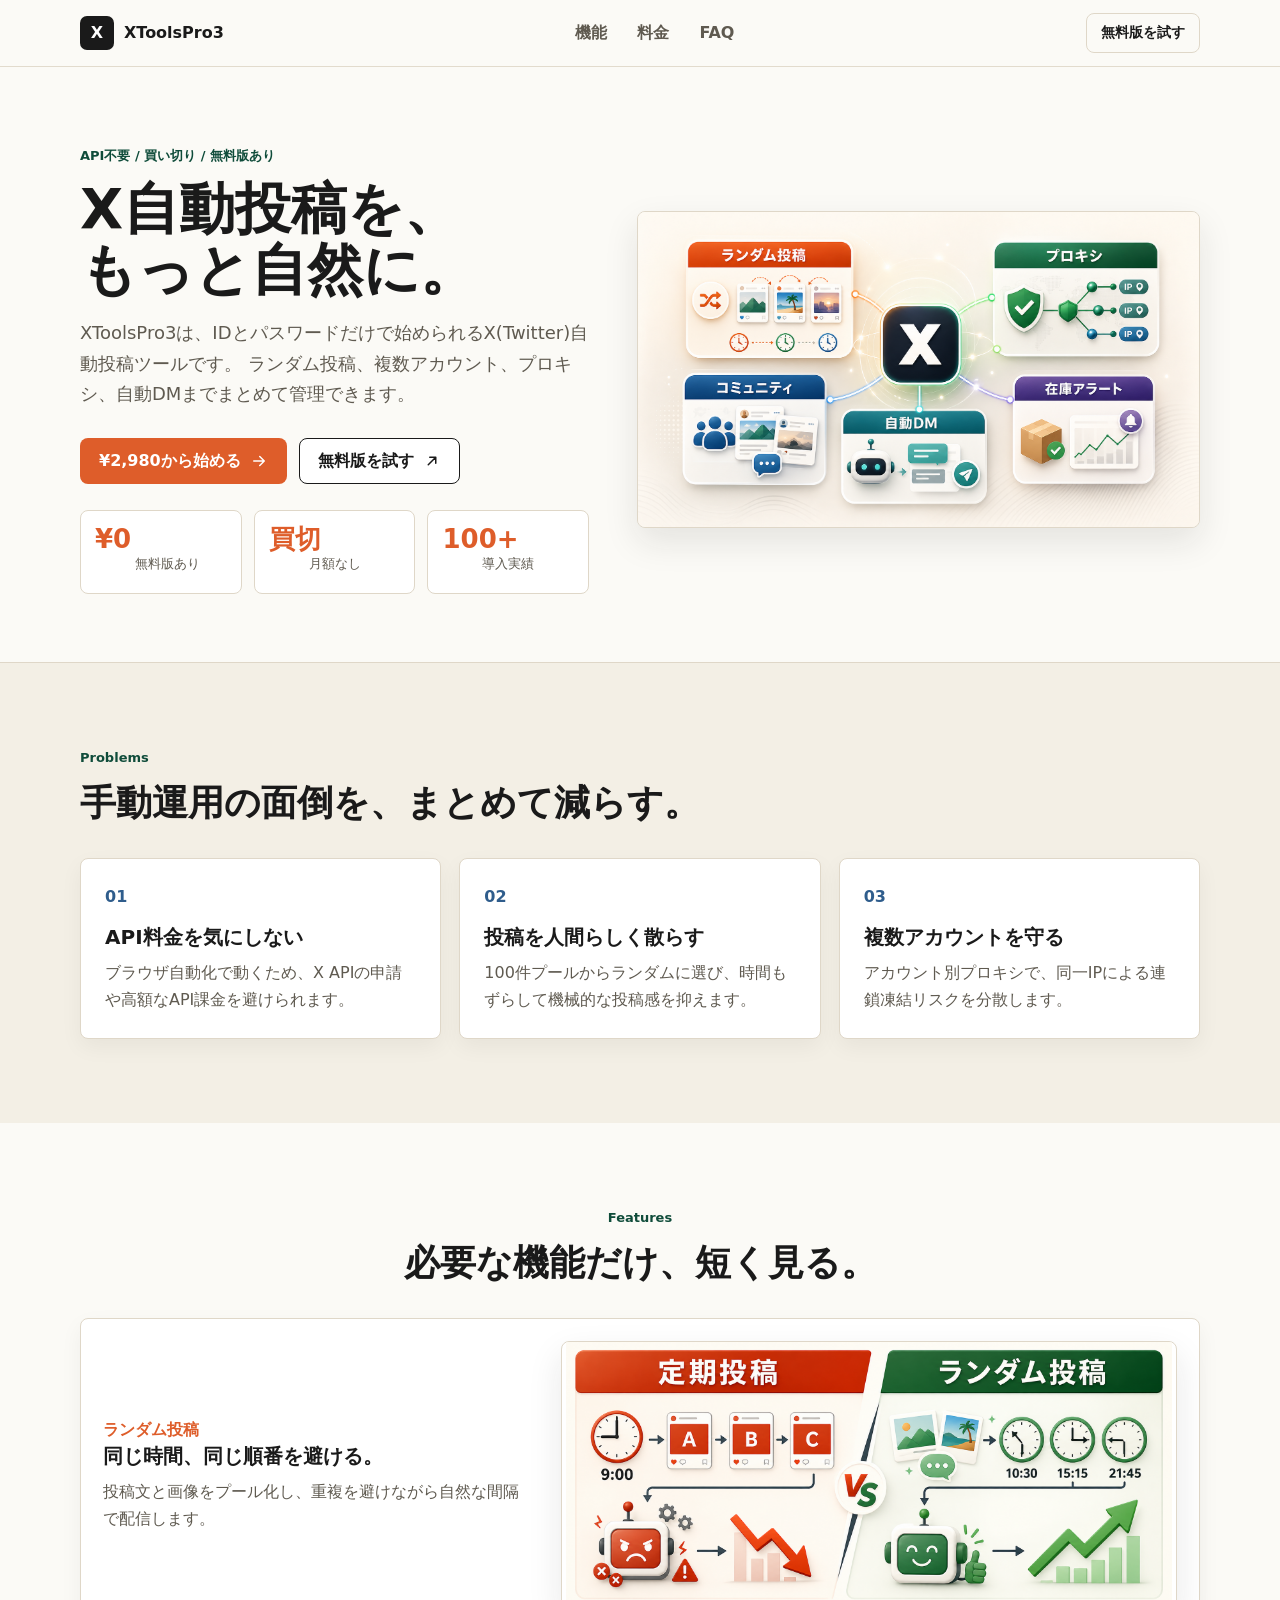
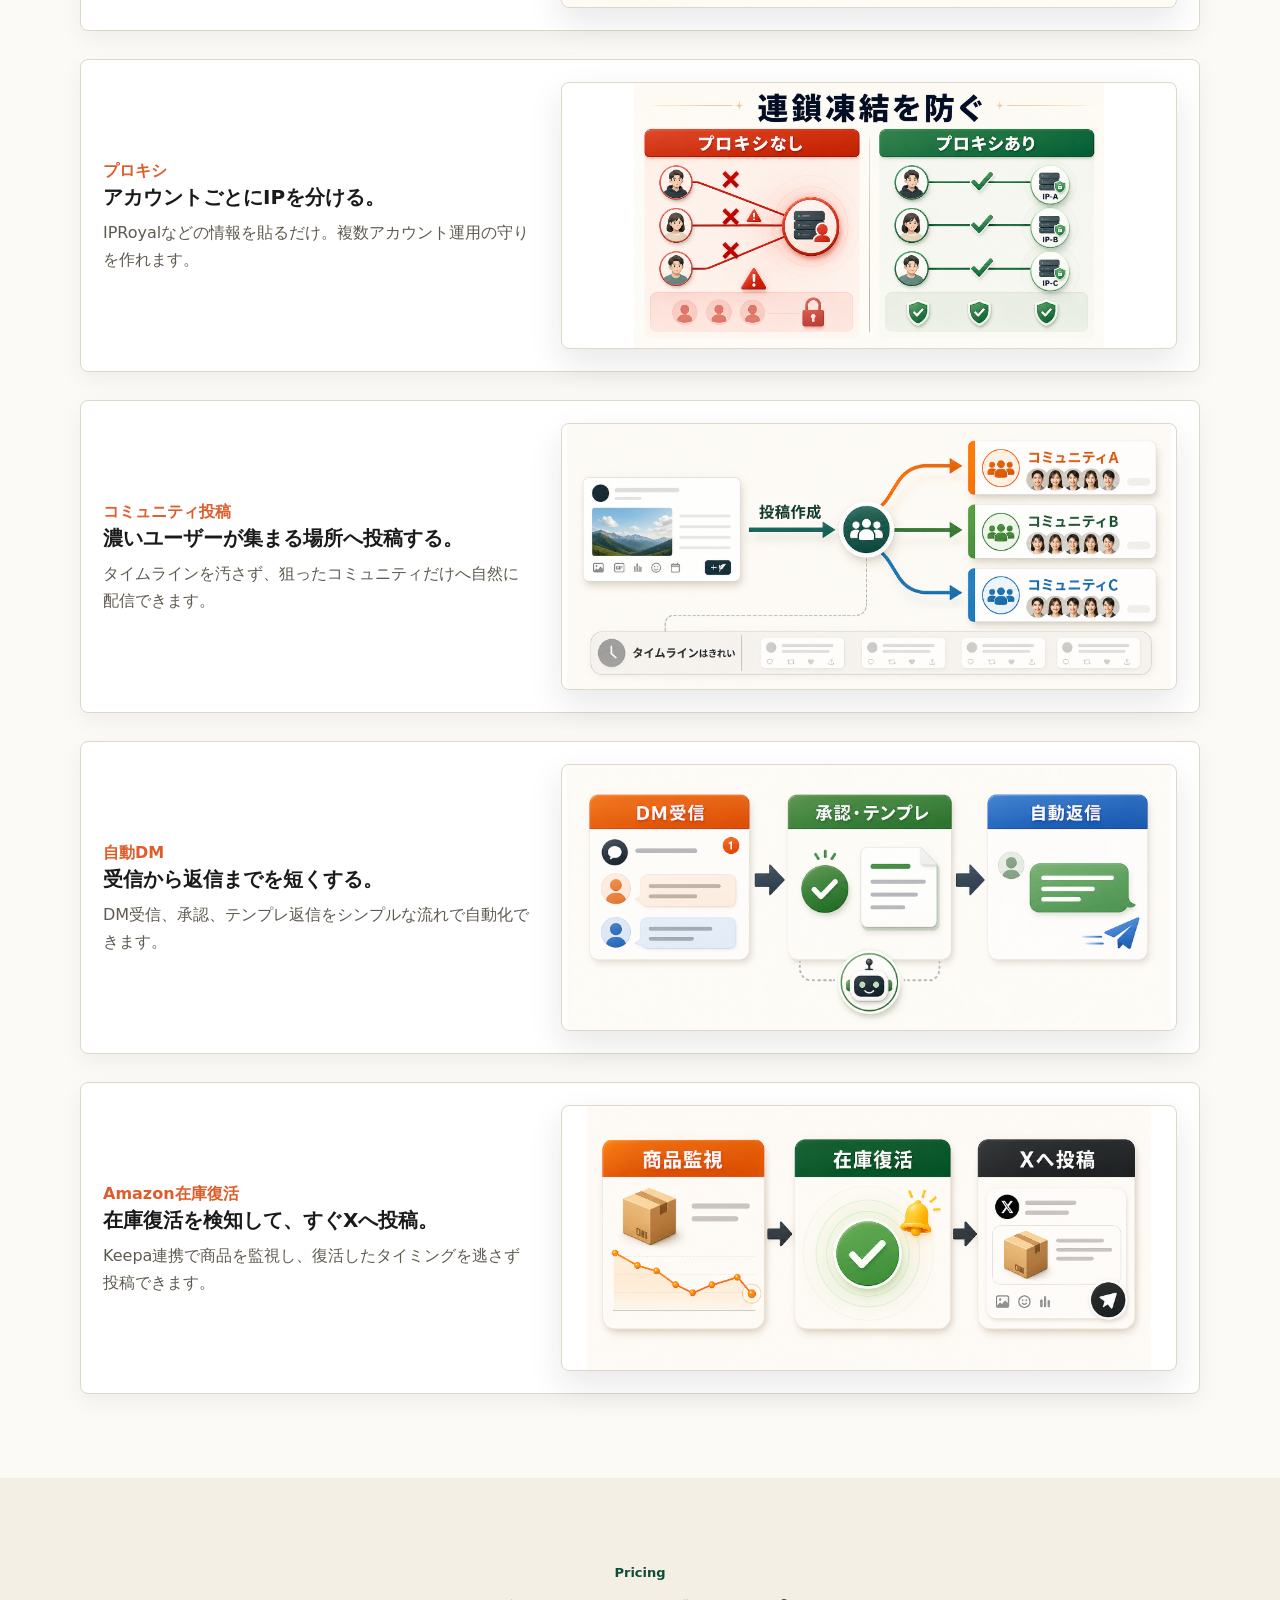
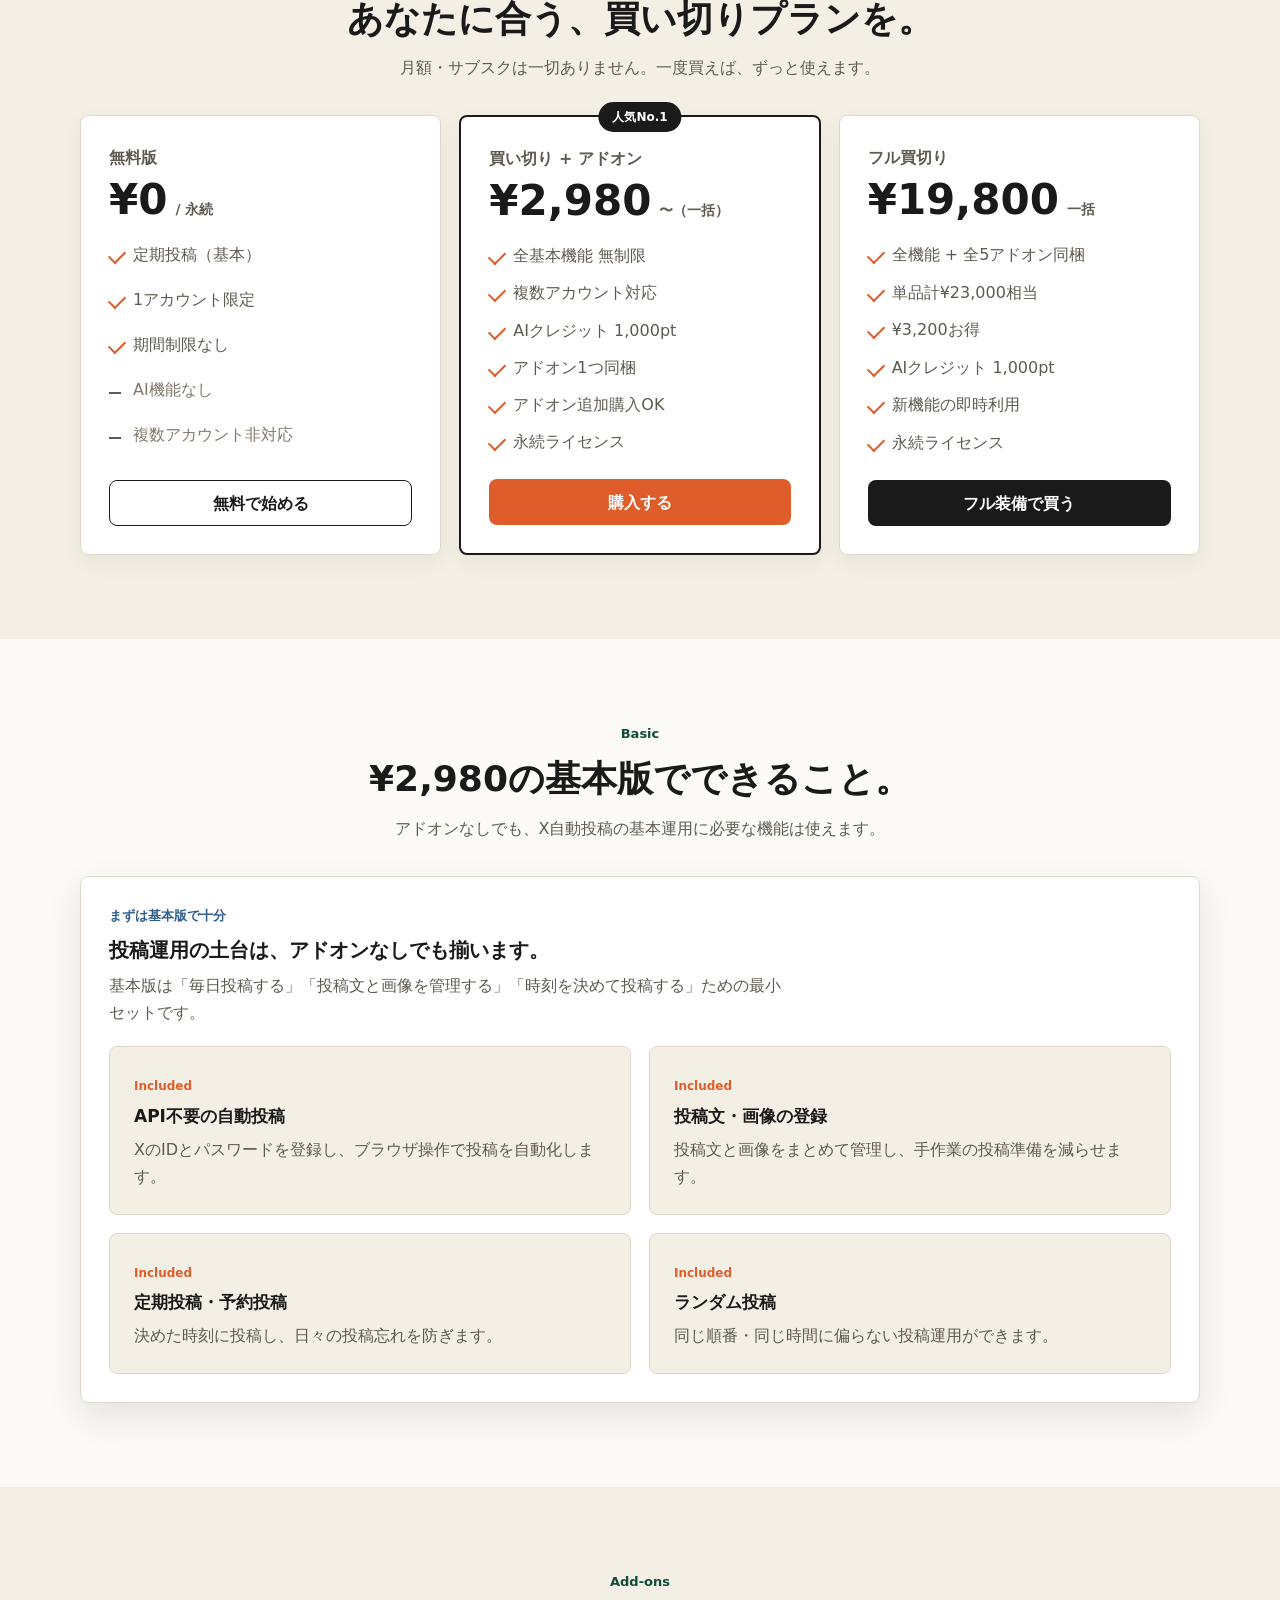
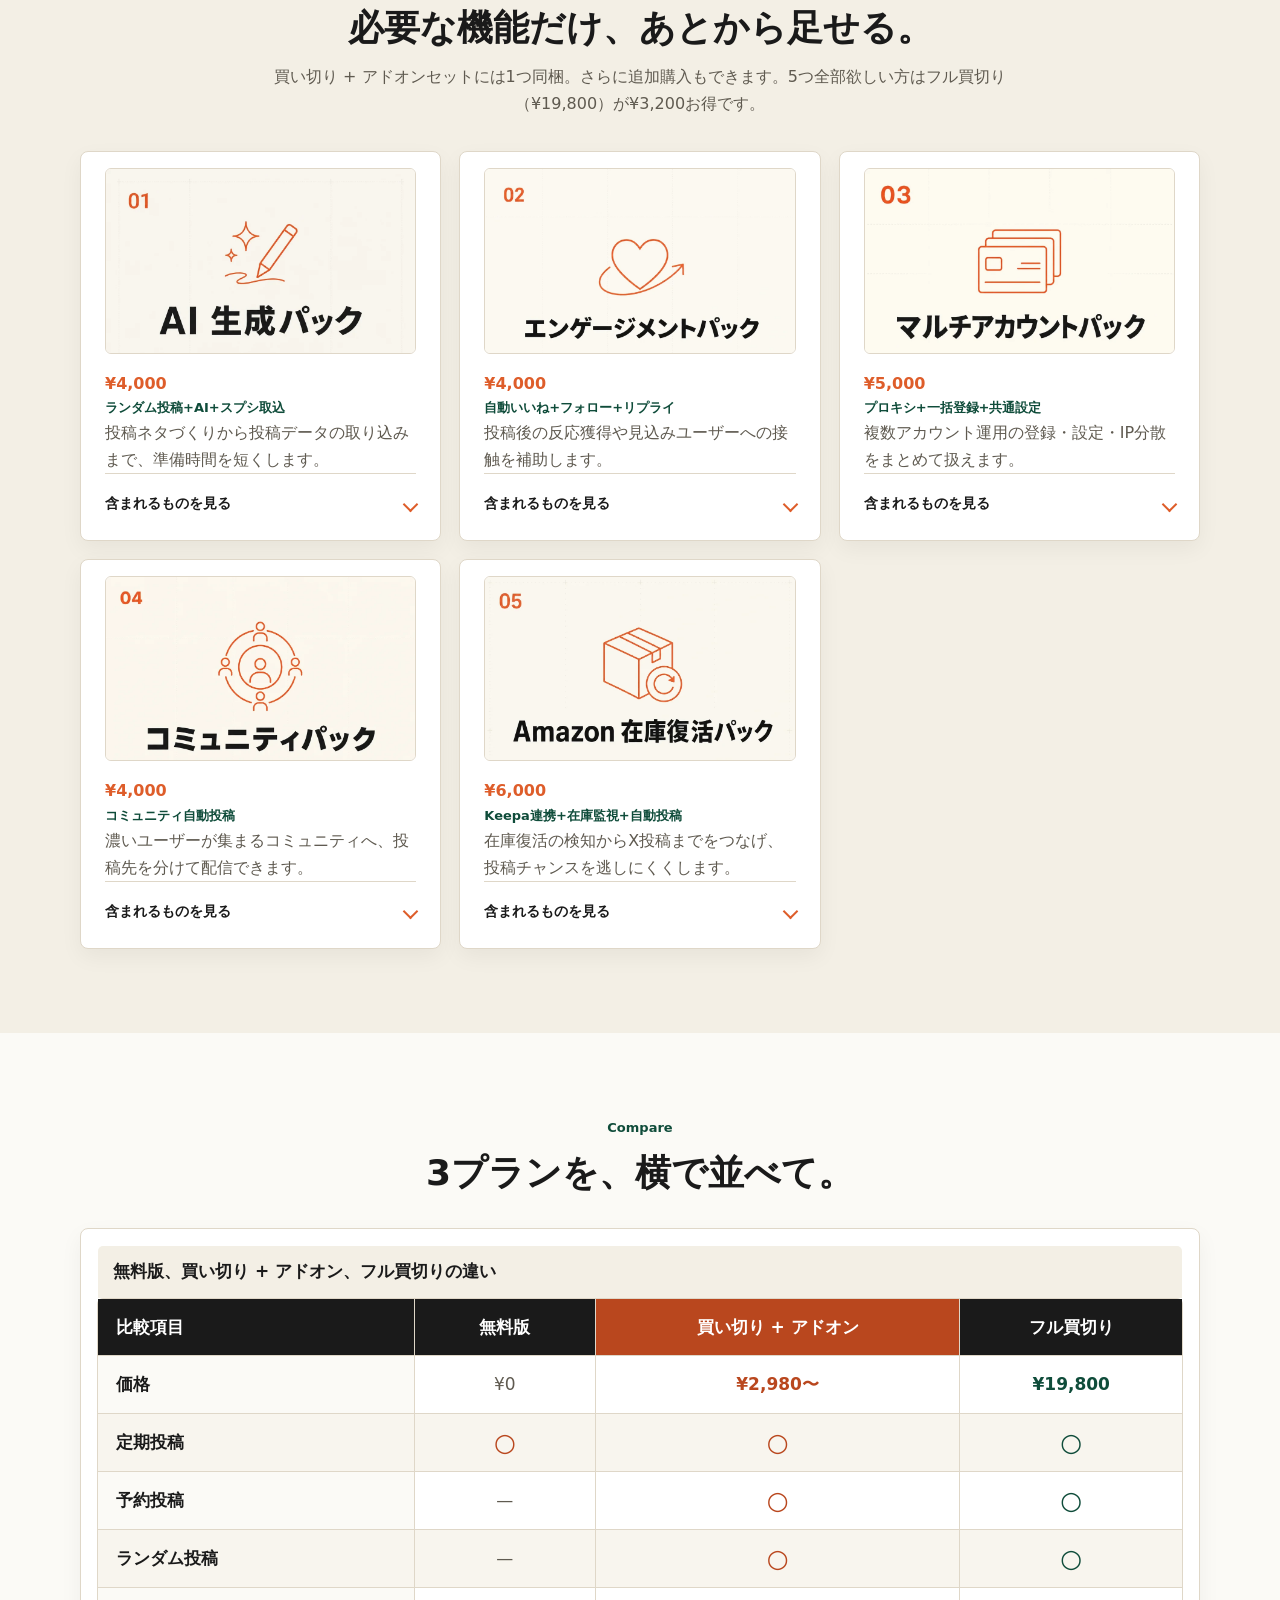
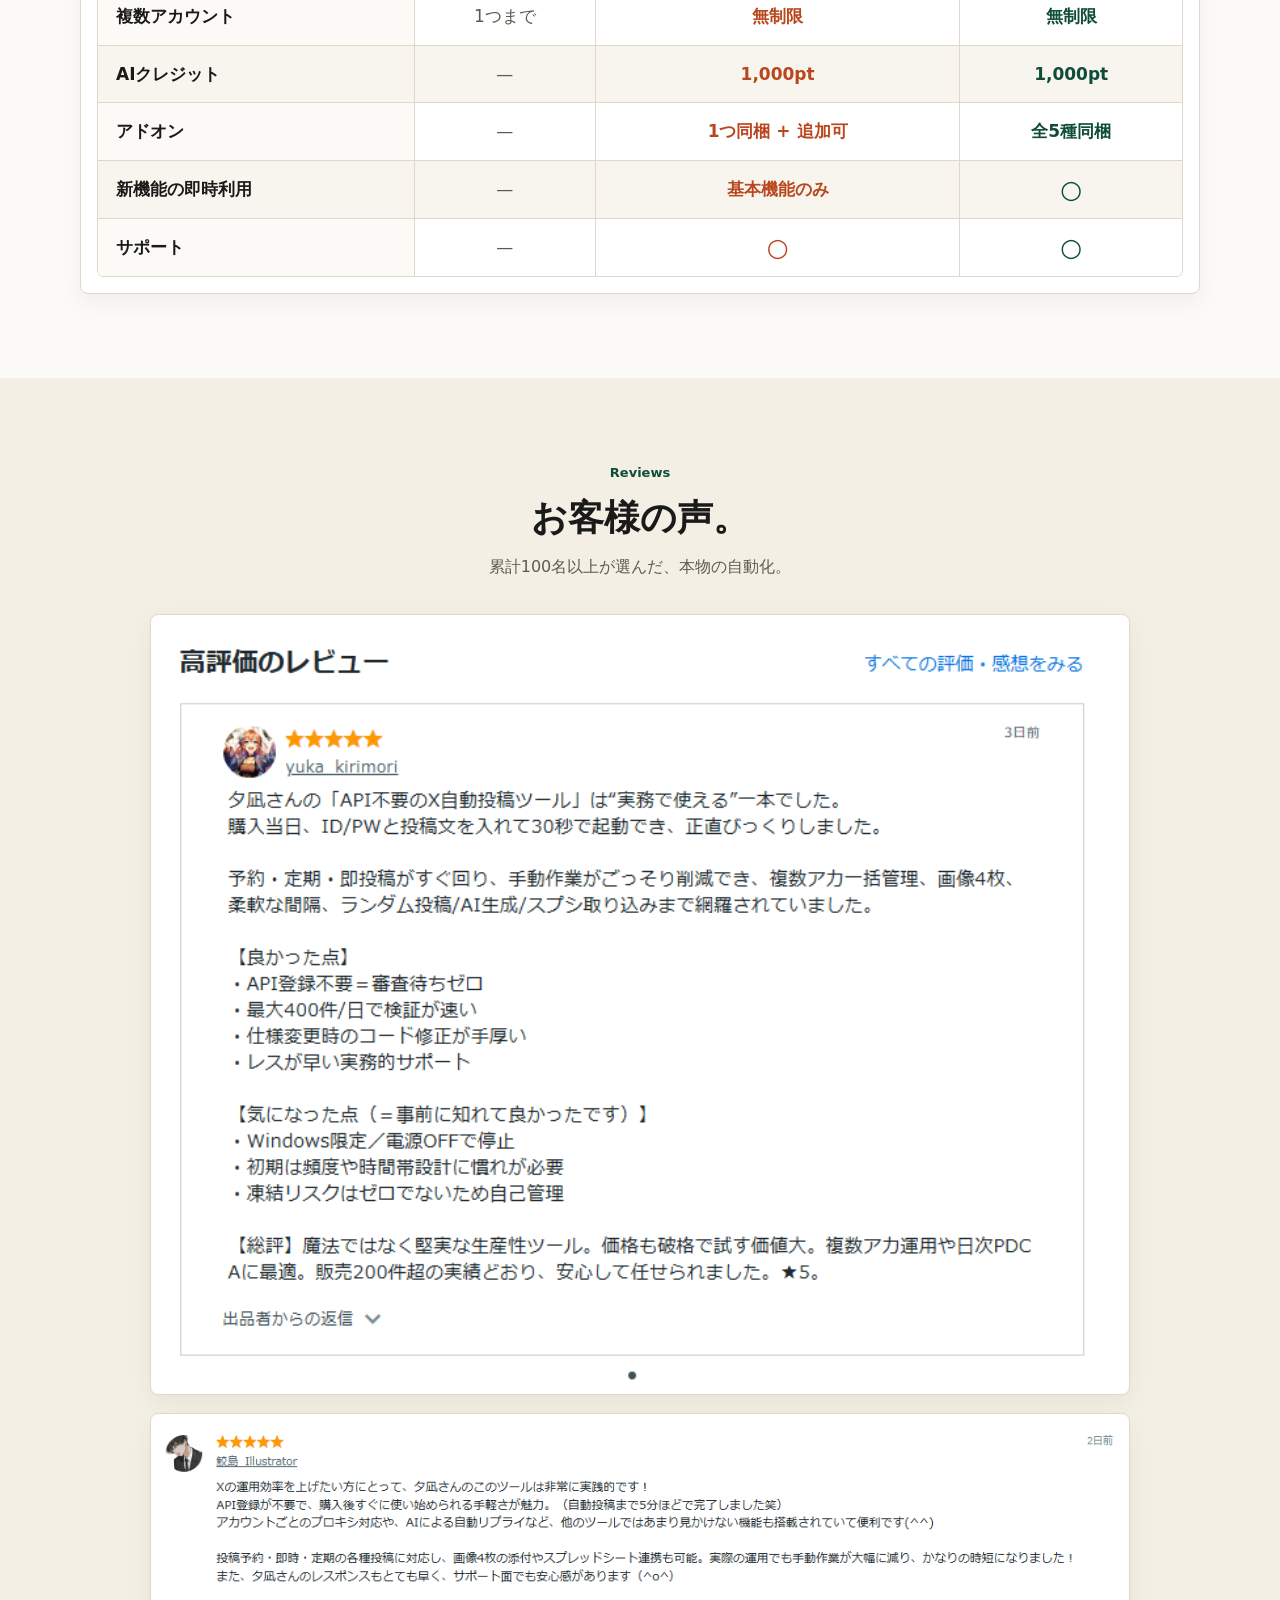
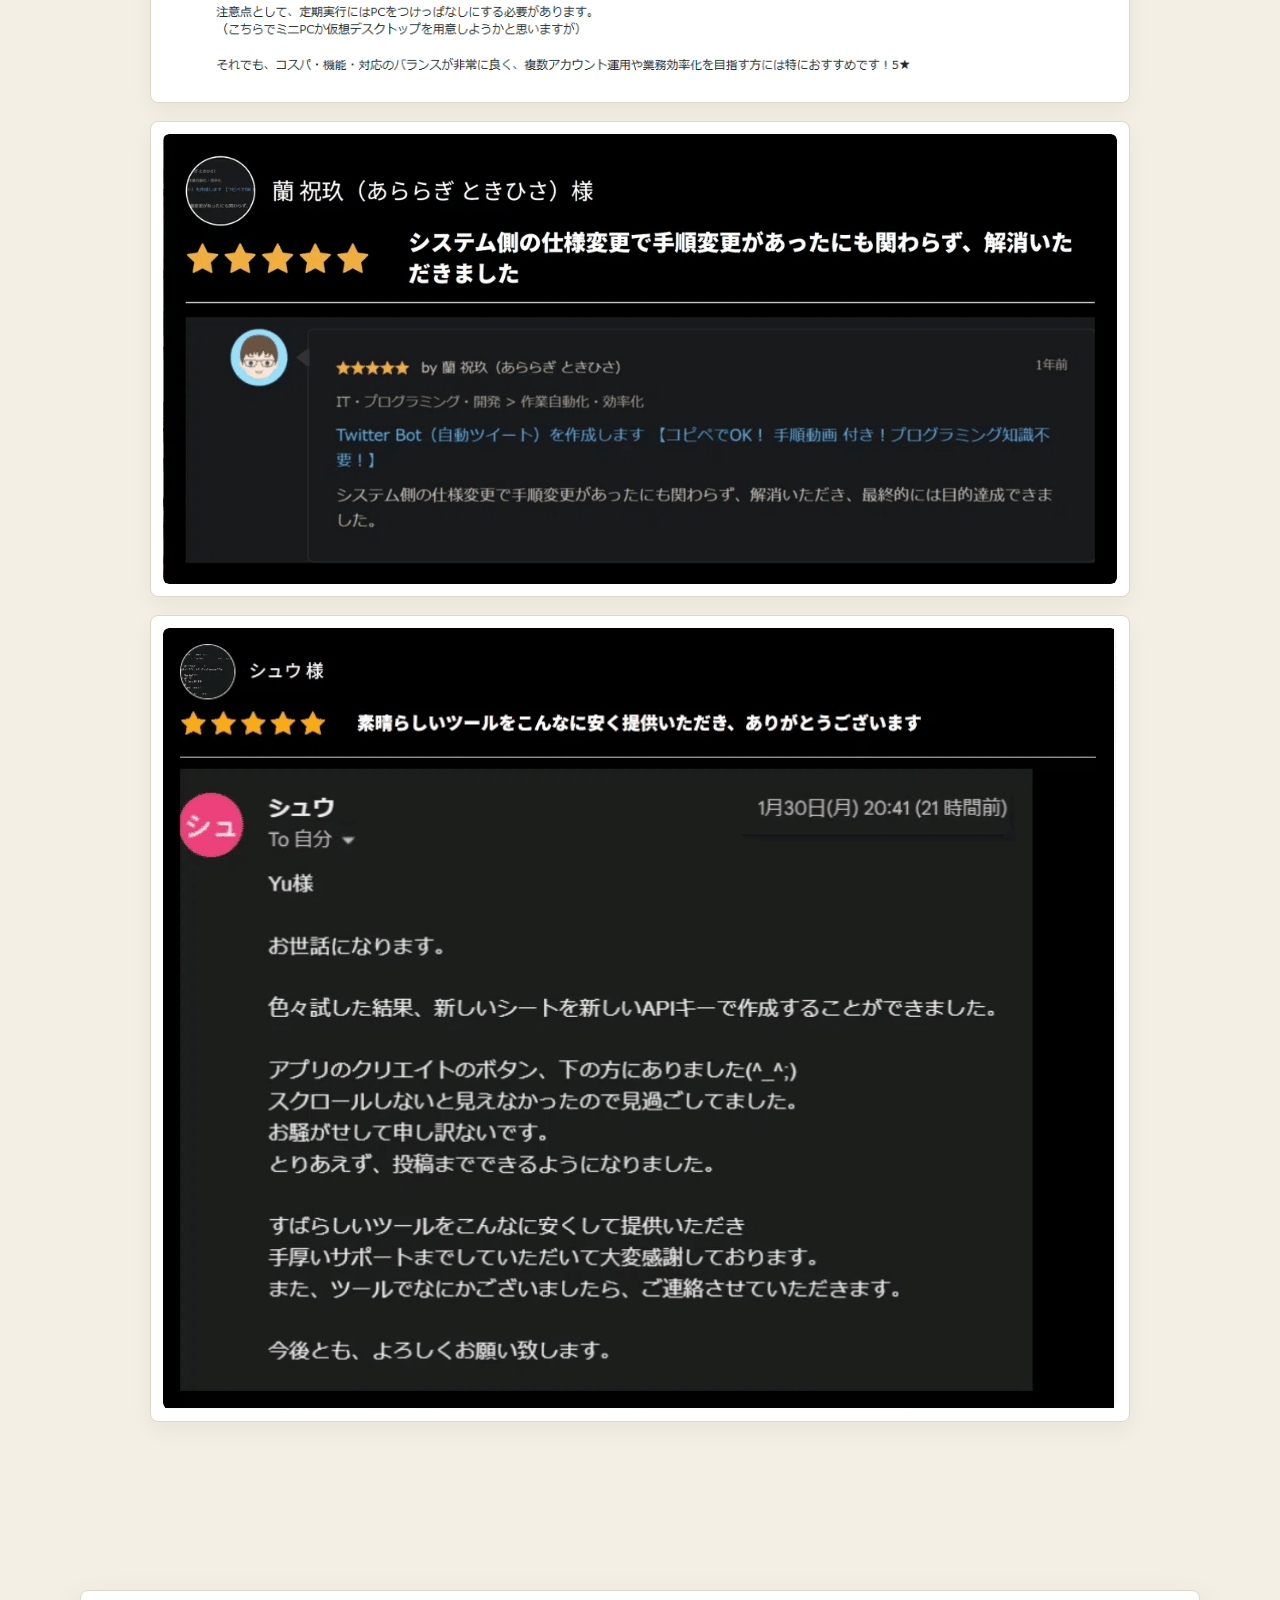
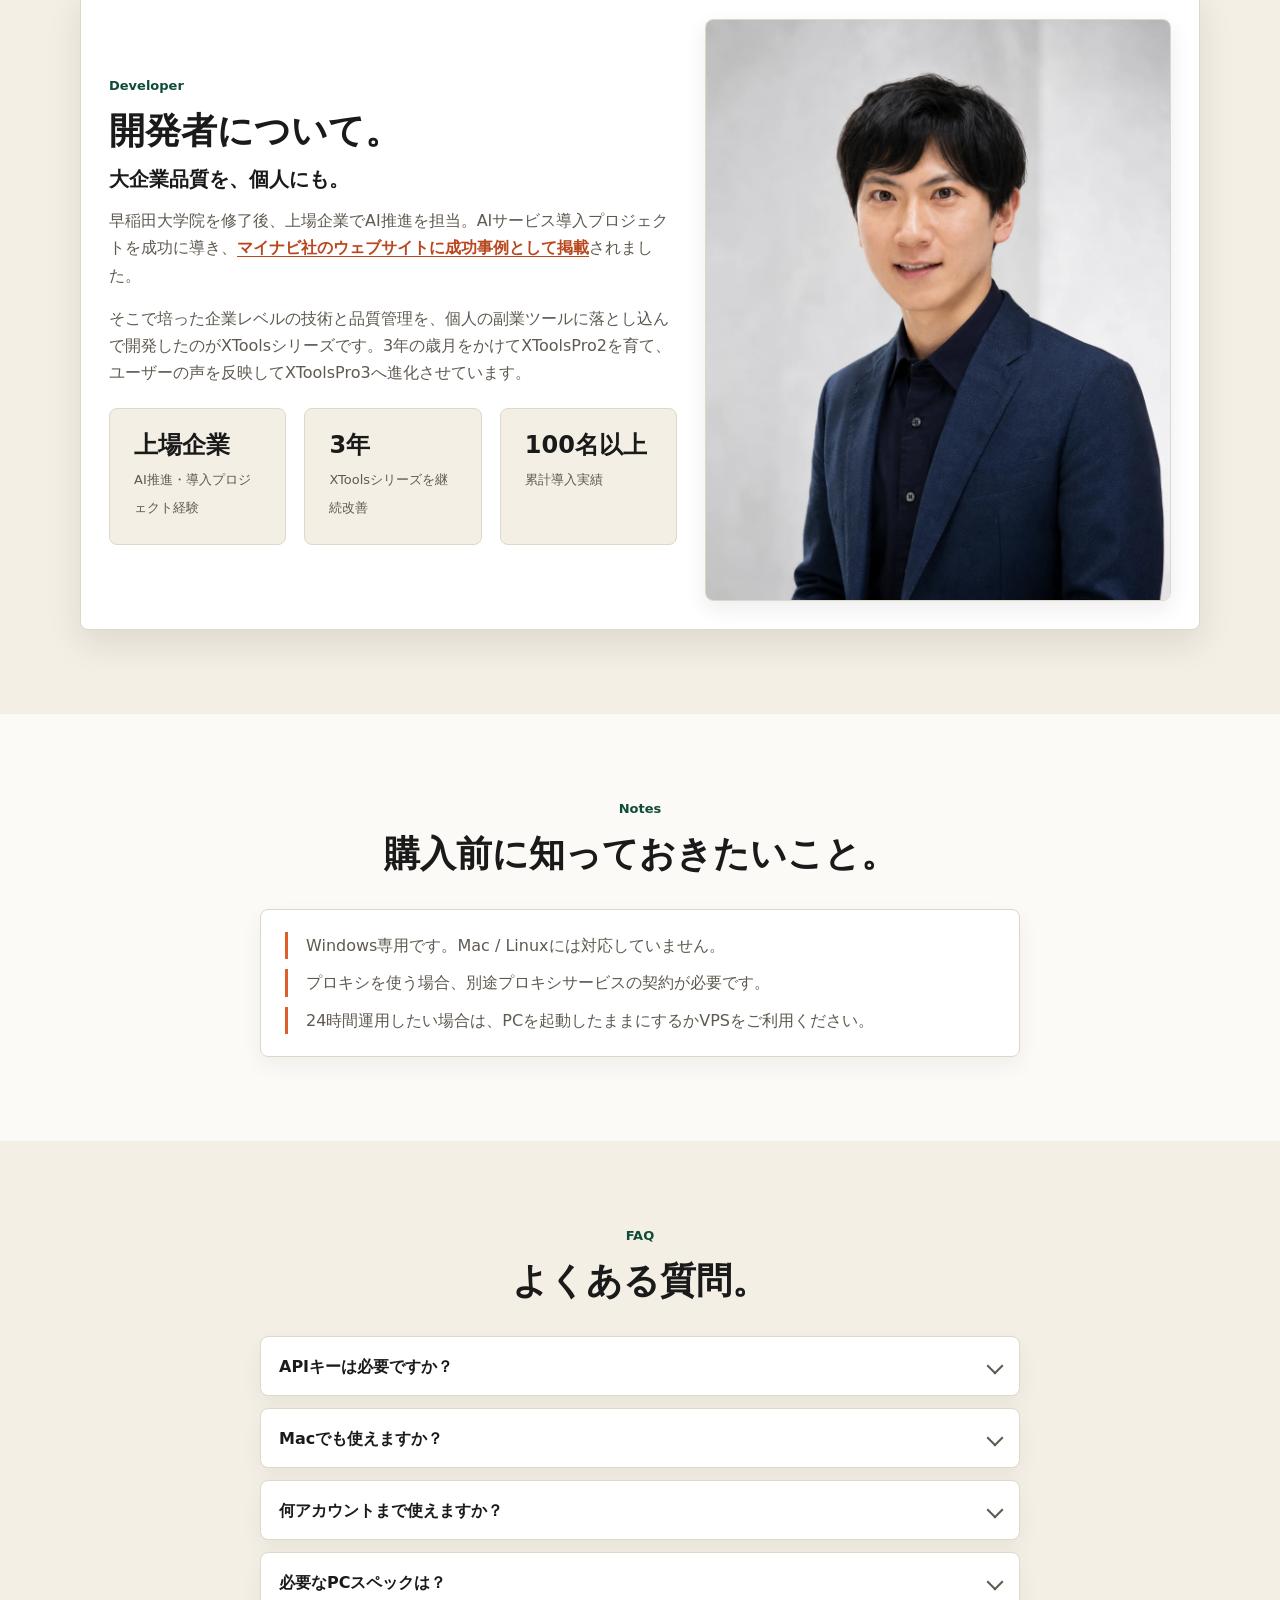
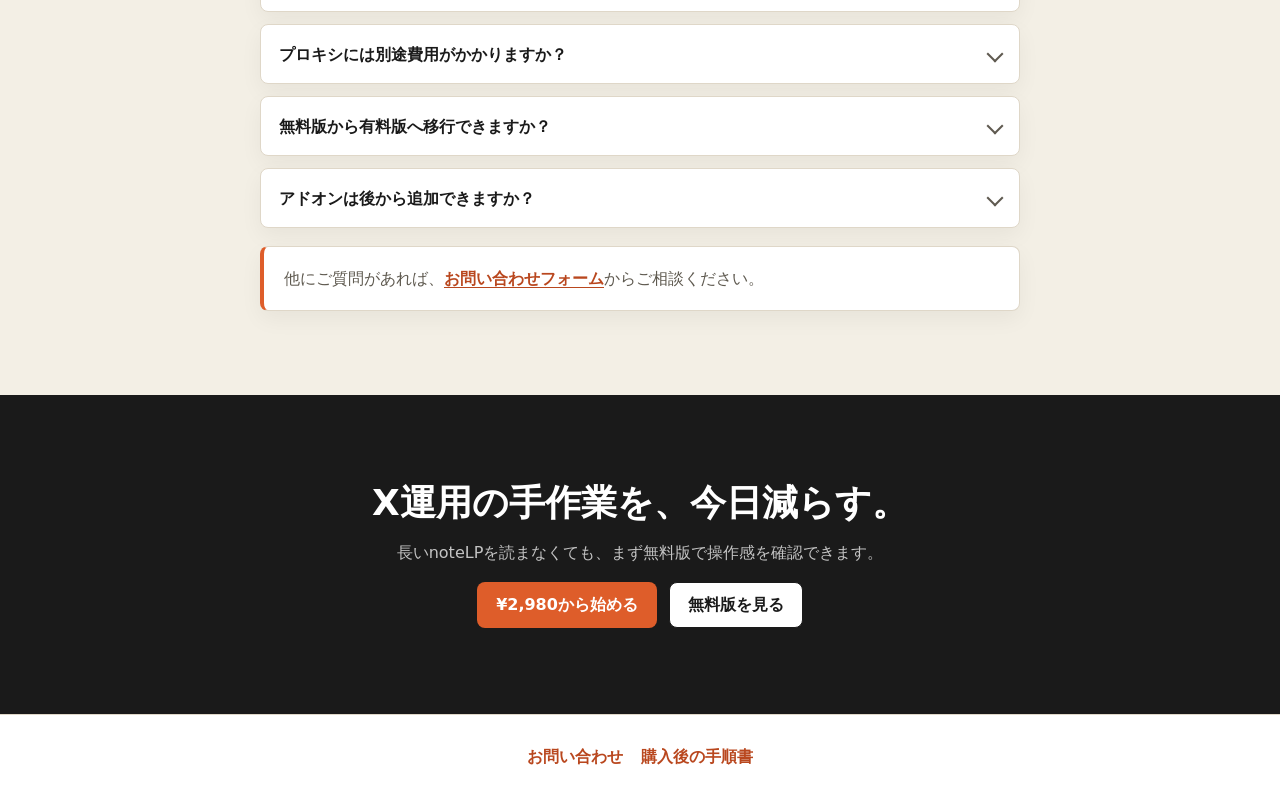
==== xtp3-rich-lp/index.html @ a21beb6c "Add XToolsPro3 rich landing page" ====
<!doctype html>
<html lang="ja">
<head>
  <meta charset="utf-8">
  <meta name="viewport" content="width=device-width, initial-scale=1">
  <title>XToolsPro3 | API不要のX自動投稿ツール</title>
  <meta name="description" content="XToolsPro3はAPI不要・買い切り型のX自動投稿ツール。ランダム投稿、複数アカウント、プロキシ、自動DM、Amazon在庫復活まで少ない手間で運用できます。">
  <meta property="og:title" content="XToolsPro3 | API不要のX自動投稿ツール">
  <meta property="og:description" content="無料版あり。¥2,980から始められる買い切り型のX自動投稿ツール。">
  <meta property="og:type" content="website">
  <meta property="og:image" content="assets/images/feature_map.png">
  <meta name="twitter:card" content="summary_large_image">
  <link rel="icon" href="assets/images/favicon.png" type="image/png">
  <link rel="stylesheet" href="styles.css?v=20260509-no-float">
  <script type="application/ld+json">
  {
    "@context": "https://schema.org",
    "@type": "Product",
    "name": "XToolsPro3",
    "description": "API不要のX自動投稿ツール。ランダム投稿、複数アカウント、プロキシ、自動DM、Amazon在庫復活に対応。",
    "brand": { "@type": "Brand", "name": "Youパパ" },
    "offers": [
      { "@type": "Offer", "name": "無料版", "price": "0", "priceCurrency": "JPY" },
      { "@type": "Offer", "name": "買い切り + アドオン", "price": "2980", "priceCurrency": "JPY" },
      { "@type": "Offer", "name": "フル買切り", "price": "19800", "priceCurrency": "JPY" }
    ]
  }
  </script>
</head>
<body>
  <a class="skip-link" href="#main">本文へ移動</a>

  <header class="site-header">
    <div class="wrap nav">
      <a class="brand" href="#top" aria-label="XToolsPro3の先頭へ">
        <span class="brand__mark" aria-hidden="true">X</span>
        <span>XToolsPro3</span>
      </a>
      <nav class="nav__links" aria-label="主要ナビゲーション">
        <a href="#features">機能</a>
        <a href="#pricing">料金</a>
        <a href="#faq">FAQ</a>
      </nav>
      <a class="button button--ghost button--small" href="https://note.com/youpapalife/n/n2b0ec123439d">無料版を試す</a>
    </div>
  </header>

  <main id="main">
    <section class="hero" id="top">
      <div class="wrap hero__grid">
        <div class="hero__copy reveal-item">
          <p class="eyebrow">API不要 / 買い切り / 無料版あり</p>
          <h1><span class="headline-line">X自動投稿を、</span><span class="headline-line">もっと自然に。</span></h1>
          <p class="lead">
            XToolsPro3は、IDとパスワードだけで始められるX(Twitter)自動投稿ツールです。
            ランダム投稿、複数アカウント、プロキシ、自動DMまでまとめて管理できます。
          </p>
          <div class="hero__actions" aria-label="主要アクション">
            <a class="button button--primary" href="https://page.theapps.jp/charge/join/E8hv3G40M25k43r2">
              <span>¥2,980から始める</span>
              <svg aria-hidden="true" viewBox="0 0 24 24"><path d="M5 12h14m-6-6 6 6-6 6"/></svg>
            </a>
            <a class="button button--secondary" href="https://note.com/youpapalife/n/n2b0ec123439d">
              <span>無料版を試す</span>
              <svg aria-hidden="true" viewBox="0 0 24 24"><path d="M7 17 17 7M9 7h8v8"/></svg>
            </a>
          </div>
          <dl class="proof" aria-label="XToolsPro3の特徴">
            <div><dt>¥0</dt><dd>無料版あり</dd></div>
            <div><dt>買切</dt><dd>月額なし</dd></div>
            <div><dt>100+</dt><dd>導入実績</dd></div>
          </dl>
        </div>
        <figure class="hero__visual reveal-item">
          <img src="assets/images/feature_map.png" alt="XToolsPro3の機能マップ" width="1672" height="941" loading="eager">
        </figure>
      </div>
    </section>

    <section class="section section--paper">
      <div class="wrap">
        <div class="section__head">
          <p class="eyebrow">Problems</p>
          <h2>手動運用の面倒を、まとめて減らす。</h2>
        </div>
        <div class="problem-grid">
          <article class="mini-card reveal-item">
            <span class="mini-card__num">01</span>
            <h3>API料金を気にしない</h3>
            <p>ブラウザ自動化で動くため、X APIの申請や高額なAPI課金を避けられます。</p>
          </article>
          <article class="mini-card reveal-item">
            <span class="mini-card__num">02</span>
            <h3>投稿を人間らしく散らす</h3>
            <p>100件プールからランダムに選び、時間もずらして機械的な投稿感を抑えます。</p>
          </article>
          <article class="mini-card reveal-item">
            <span class="mini-card__num">03</span>
            <h3>複数アカウントを守る</h3>
            <p>アカウント別プロキシで、同一IPによる連鎖凍結リスクを分散します。</p>
          </article>
        </div>
      </div>
    </section>

    <section class="section" id="features">
      <div class="wrap">
        <div class="section__head section__head--center">
          <p class="eyebrow">Features</p>
          <h2>必要な機能だけ、短く見る。</h2>
        </div>

        <div class="feature-list">
          <article class="feature reveal-item">
            <div class="feature__copy">
              <p class="feature__label">ランダム投稿</p>
              <h3>同じ時間、同じ順番を避ける。</h3>
              <p>投稿文と画像をプール化し、重複を避けながら自然な間隔で配信します。</p>
            </div>
            <img src="assets/images/random_flow.png" alt="定期投稿とランダム投稿の比較" width="1896" height="830" loading="lazy">
          </article>
          <article class="feature reveal-item">
            <div class="feature__copy">
              <p class="feature__label">プロキシ</p>
              <h3>アカウントごとにIPを分ける。</h3>
              <p>IPRoyalなどの情報を貼るだけ。複数アカウント運用の守りを作れます。</p>
            </div>
            <img src="assets/images/proxy_protection.png" alt="アカウント別プロキシによる連鎖凍結防止" width="1672" height="941" loading="lazy">
          </article>
          <article class="feature reveal-item">
            <div class="feature__copy">
              <p class="feature__label">コミュニティ投稿</p>
              <h3>濃いユーザーが集まる場所へ投稿する。</h3>
              <p>タイムラインを汚さず、狙ったコミュニティだけへ自然に配信できます。</p>
            </div>
            <img src="assets/images/community_branch.png" alt="コミュニティ投稿の配信先選択" width="1895" height="830" loading="lazy">
          </article>
          <article class="feature reveal-item">
            <div class="feature__copy">
              <p class="feature__label">自動DM</p>
              <h3>受信から返信までを短くする。</h3>
              <p>DM受信、承認、テンプレ返信をシンプルな流れで自動化できます。</p>
            </div>
            <img src="assets/images/auto_dm_flow.png" alt="自動DM返信の流れ" width="1894" height="830" loading="lazy">
          </article>
          <article class="feature reveal-item">
            <div class="feature__copy">
              <p class="feature__label">Amazon在庫復活</p>
              <h3>在庫復活を検知して、すぐXへ投稿。</h3>
              <p>Keepa連携で商品を監視し、復活したタイミングを逃さず投稿できます。</p>
            </div>
            <img src="assets/images/amazon_flow.png" alt="Amazon在庫復活アラートの流れ" width="1831" height="859" loading="lazy">
          </article>
        </div>
      </div>
    </section>

    <section class="section section--paper" id="pricing">
      <div class="wrap">
        <div class="section__head section__head--center">
          <p class="eyebrow">Pricing</p>
          <h2>あなたに合う、買い切りプランを。</h2>
          <p>月額・サブスクは一切ありません。一度買えば、ずっと使えます。</p>
        </div>

        <div class="plans">
          <article class="plan reveal-item">
            <p class="plan__name">無料版</p>
            <p class="plan__price">¥0<span>/ 永続</span></p>
            <ul>
              <li>定期投稿（基本）</li>
              <li>1アカウント限定</li>
              <li>期間制限なし</li>
              <li class="plan__limited">AI機能なし</li>
              <li class="plan__limited">複数アカウント非対応</li>
            </ul>
            <a class="button button--secondary button--block" href="https://note.com/youpapalife/n/n2b0ec123439d">無料で始める</a>
          </article>
          <article class="plan plan--featured reveal-item">
            <p class="plan__badge">人気No.1</p>
            <p class="plan__name">買い切り + アドオン</p>
            <p class="plan__price">¥2,980<span>〜（一括）</span></p>
            <ul>
              <li>全基本機能 無制限</li>
              <li>複数アカウント対応</li>
              <li>AIクレジット 1,000pt</li>
              <li>アドオン1つ同梱</li>
              <li>アドオン追加購入OK</li>
              <li>永続ライセンス</li>
            </ul>
            <a class="button button--primary button--block" href="https://page.theapps.jp/charge/join/E8hv3G40M25k43r2">購入する</a>
          </article>
          <article class="plan reveal-item">
            <p class="plan__name">フル買切り</p>
            <p class="plan__price">¥19,800<span>一括</span></p>
            <ul>
              <li>全機能 + 全5アドオン同梱</li>
              <li>単品計¥23,000相当</li>
              <li>¥3,200お得</li>
              <li>AIクレジット 1,000pt</li>
              <li>新機能の即時利用</li>
              <li>永続ライセンス</li>
            </ul>
            <a class="button button--dark button--block" href="https://page.theapps.jp/charge/join/D8hv3G40M25k48c3">フル装備で買う</a>
          </article>
        </div>
      </div>
    </section>

    <section class="section">
      <div class="wrap">
        <div class="section__head section__head--center">
          <p class="eyebrow">Basic</p>
          <h2>¥2,980の基本版でできること。</h2>
          <p>アドオンなしでも、X自動投稿の基本運用に必要な機能は使えます。</p>
        </div>
        <div class="basic-panel basic-panel--solo reveal-item">
          <div class="basic-panel__main">
            <p class="basic-panel__label">まずは基本版で十分</p>
            <h3>投稿運用の土台は、アドオンなしでも揃います。</h3>
            <p>基本版は「毎日投稿する」「投稿文と画像を管理する」「時刻を決めて投稿する」ための最小セットです。</p>
            <div class="basic-grid">
              <article class="basic-item">
                <span>Included</span>
                <h4>API不要の自動投稿</h4>
                <p>XのIDとパスワードを登録し、ブラウザ操作で投稿を自動化します。</p>
              </article>
              <article class="basic-item">
                <span>Included</span>
                <h4>投稿文・画像の登録</h4>
                <p>投稿文と画像をまとめて管理し、手作業の投稿準備を減らせます。</p>
              </article>
              <article class="basic-item">
                <span>Included</span>
                <h4>定期投稿・予約投稿</h4>
                <p>決めた時刻に投稿し、日々の投稿忘れを防ぎます。</p>
              </article>
              <article class="basic-item">
                <span>Included</span>
                <h4>ランダム投稿</h4>
                <p>同じ順番・同じ時間に偏らない投稿運用ができます。</p>
              </article>
            </div>
          </div>
        </div>
      </div>
    </section>

    <section class="section section--paper" id="addons">
      <div class="wrap">
        <div class="section__head section__head--center">
          <p class="eyebrow">Add-ons</p>
          <h2>必要な機能だけ、あとから足せる。</h2>
          <p>買い切り + アドオンセットには1つ同梱。さらに追加購入もできます。5つ全部欲しい方はフル買切り（¥19,800）が¥3,200お得です。</p>
        </div>
        <div class="addon-grid">
          <article class="addon-item reveal-item">
            <img class="addon-item__image" src="assets/images/addons/addons_ai.webp" alt="ランダム投稿+AI+スプシ取込" width="1024" height="610" loading="lazy" data-price-free="true">
            <p class="addon-item__price">¥4,000</p>
            <p class="addon-item__best">ランダム投稿+AI+スプシ取込</p>
            <p>投稿ネタづくりから投稿データの取り込みまで、準備時間を短くします。</p>
            <details class="addon-detail">
              <summary>含まれるものを見る</summary>
              <ul class="addon-detail__list">
                <li>投稿案生成・文章の言い換え</li>
                <li>複数パターンの投稿文作成</li>
                <li>ランダム投稿用の文章プール作成</li>
                <li>スプレッドシート取込</li>
                <li>AIクレジット 1,000pt</li>
              </ul>
            </details>
          </article>
          <article class="addon-item reveal-item">
            <img class="addon-item__image" src="assets/images/addons/addons_engagement.webp" alt="自動いいね+フォロー+リプライ" width="1024" height="610" loading="lazy" data-price-free="true">
            <p class="addon-item__price">¥4,000</p>
            <p class="addon-item__best">自動いいね+フォロー+リプライ</p>
            <p>投稿後の反応獲得や見込みユーザーへの接触を補助します。</p>
            <details class="addon-detail">
              <summary>含まれるものを見る</summary>
              <ul class="addon-detail__list">
                <li>自動いいね・自動フォロー・自動リプライ</li>
                <li>投稿後のアクション設定</li>
                <li>対象条件の管理</li>
                <li>反応獲得のための運用補助</li>
                <li>アカウントごとの実行設定</li>
              </ul>
            </details>
          </article>
          <article class="addon-item reveal-item">
            <img class="addon-item__image" src="assets/images/addons/addons_multi.webp" alt="プロキシ+一括登録+共通設定" width="1024" height="610" loading="lazy" data-price-free="true">
            <p class="addon-item__price">¥5,000</p>
            <p class="addon-item__best">プロキシ+一括登録+共通設定</p>
            <p>複数アカウント運用の登録・設定・IP分散をまとめて扱えます。</p>
            <details class="addon-detail">
              <summary>含まれるものを見る</summary>
              <ul class="addon-detail__list">
                <li>目安100アカウントまで登録</li>
                <li>アカウント別プロキシ</li>
                <li>アカウント一括登録</li>
                <li>共通設定の管理</li>
                <li>アカウント別の投稿設定</li>
                <li>投稿時刻のずらし設定</li>
              </ul>
            </details>
          </article>
          <article class="addon-item reveal-item">
            <img class="addon-item__image" src="assets/images/addons/addons_community.webp" alt="コミュニティ自動投稿" width="1024" height="610" loading="lazy" data-price-free="true">
            <p class="addon-item__price">¥4,000</p>
            <p class="addon-item__best">コミュニティ自動投稿</p>
            <p>濃いユーザーが集まるコミュニティへ、投稿先を分けて配信できます。</p>
            <details class="addon-detail">
              <summary>含まれるものを見る</summary>
              <ul class="addon-detail__list">
                <li>指定コミュニティへの自動投稿</li>
                <li>コミュニティごとの投稿先管理</li>
                <li>通常タイムラインとの使い分け</li>
                <li>コミュニティ別の投稿文管理</li>
                <li>投稿時刻の設定</li>
              </ul>
            </details>
          </article>
          <article class="addon-item addon-item--featured reveal-item">
            <img class="addon-item__image" src="assets/images/addons/addons_amazon.webp" alt="Keepa連携+在庫監視+自動投稿" width="1024" height="610" loading="lazy" data-price-free="true">
            <p class="addon-item__price">¥6,000</p>
            <p class="addon-item__best">Keepa連携+在庫監視+自動投稿</p>
            <p>在庫復活の検知からX投稿までをつなげ、投稿チャンスを逃しにくくします。</p>
            <details class="addon-detail">
              <summary>含まれるものを見る</summary>
              <ul class="addon-detail__list">
                <li>Keepa連携による在庫監視</li>
                <li>在庫復活時の自動投稿</li>
                <li>商品URL・投稿文の管理</li>
                <li>監視対象商品の管理</li>
                <li>通知・投稿タイミング設定</li>
              </ul>
            </details>
          </article>
        </div>
      </div>
    </section>

    <section class="section" id="compare">
      <div class="wrap">
        <div class="section__head section__head--center">
          <p class="eyebrow">Compare</p>
          <h2>3プランを、横で並べて。</h2>
        </div>
        <div class="compare-visual reveal-item">
          <div class="compare-scroll" tabindex="0" aria-label="3プラン比較表の横スクロール領域">
            <table class="compare-table">
              <caption>無料版、買い切り + アドオン、フル買切りの違い</caption>
              <thead>
                <tr>
                  <th scope="col">比較項目</th>
                  <th scope="col">無料版</th>
                  <th scope="col">買い切り + アドオン</th>
                  <th scope="col">フル買切り</th>
                </tr>
              </thead>
              <tbody>
                <tr>
                  <th scope="row">価格</th>
                  <td>¥0</td>
                  <td>¥2,980〜</td>
                  <td>¥19,800</td>
                </tr>
                <tr>
                  <th scope="row">定期投稿</th>
                  <td class="compare-table__mark">○</td>
                  <td class="compare-table__mark">○</td>
                  <td class="compare-table__mark">○</td>
                </tr>
                <tr>
                  <th scope="row">予約投稿</th>
                  <td>—</td>
                  <td class="compare-table__mark">○</td>
                  <td class="compare-table__mark">○</td>
                </tr>
                <tr>
                  <th scope="row">ランダム投稿</th>
                  <td>—</td>
                  <td class="compare-table__mark">○</td>
                  <td class="compare-table__mark">○</td>
                </tr>
                <tr>
                  <th scope="row">複数アカウント</th>
                  <td>1つまで</td>
                  <td>無制限</td>
                  <td>無制限</td>
                </tr>
                <tr>
                  <th scope="row">AIクレジット</th>
                  <td>—</td>
                  <td>1,000pt</td>
                  <td>1,000pt</td>
                </tr>
                <tr>
                  <th scope="row">アドオン</th>
                  <td>—</td>
                  <td>1つ同梱 + 追加可</td>
                  <td>全5種同梱</td>
                </tr>
                <tr>
                  <th scope="row">新機能の即時利用</th>
                  <td>—</td>
                  <td>基本機能のみ</td>
                  <td class="compare-table__mark">○</td>
                </tr>
                <tr>
                  <th scope="row">サポート</th>
                  <td>—</td>
                  <td class="compare-table__mark">○</td>
                  <td class="compare-table__mark">○</td>
                </tr>
              </tbody>
            </table>
          </div>
        </div>
      </div>
    </section>

    <section class="section section--paper" id="reviews">
      <div class="wrap">
        <div class="section__head section__head--center">
          <p class="eyebrow">Reviews</p>
          <h2>お客様の声。</h2>
          <p>累計100名以上が選んだ、本物の自動化。</p>
        </div>
        <div class="review-grid">
          <figure class="review-card reveal-item">
            <div class="review-card__scroll" tabindex="0" aria-label="お客様の声 1を拡大表示">
              <img src="assets/images/reviews/review_01.png" alt="XToolsPro3利用者の声 1" width="1200" height="630" loading="lazy">
            </div>
          </figure>
          <figure class="review-card reveal-item">
            <div class="review-card__scroll" tabindex="0" aria-label="お客様の声 2を拡大表示">
              <img src="assets/images/reviews/review_02.png" alt="XToolsPro3利用者の声 2" width="1200" height="630" loading="lazy">
            </div>
          </figure>
          <figure class="review-card reveal-item">
            <div class="review-card__scroll" tabindex="0" aria-label="お客様の声 3を拡大表示">
              <img src="assets/images/reviews/review_03.png" alt="XToolsPro3利用者の声 3" width="1200" height="630" loading="lazy">
            </div>
          </figure>
          <figure class="review-card reveal-item">
            <div class="review-card__scroll" tabindex="0" aria-label="お客様の声 4を拡大表示">
              <img src="assets/images/reviews/review_04.png" alt="XToolsPro3利用者の声 4" width="1200" height="630" loading="lazy">
            </div>
          </figure>
        </div>
      </div>
    </section>

    <section class="section section--paper" id="developer">
      <div class="wrap">
        <div class="developer-panel reveal-item">
          <div class="developer-copy">
            <p class="eyebrow">Developer</p>
            <h2>開発者について。</h2>
            <h3>大企業品質を、個人にも。</h3>
            <p>早稲田大学院を修了後、上場企業でAI推進を担当。AIサービス導入プロジェクトを成功に導き、<a href="https://note.com/youpapalife" target="_blank" rel="noopener">マイナビ社のウェブサイトに成功事例として掲載</a>されました。</p>
            <p>そこで培った企業レベルの技術と品質管理を、個人の副業ツールに落とし込んで開発したのがXToolsシリーズです。3年の歳月をかけてXToolsPro2を育て、ユーザーの声を反映してXToolsPro3へ進化させています。</p>
            <div class="developer-proof" aria-label="開発者の実績">
              <article class="developer-proof__item">
                <strong>上場企業</strong>
                <span>AI推進・導入プロジェクト経験</span>
              </article>
              <article class="developer-proof__item">
                <strong>3年</strong>
                <span>XToolsシリーズを継続改善</span>
              </article>
              <article class="developer-proof__item">
                <strong>100名以上</strong>
                <span>累計導入実績</span>
              </article>
            </div>
          </div>
          <figure class="developer-visual developer-visual--portrait">
            <img src="assets/images/developer_portrait.webp" alt="XToolsPro3開発者のプロフィール写真" width="960" height="1200" loading="lazy">
          </figure>
          <div class="developer-timeline" aria-label="スマホ向け開発者プロフィール">
            <ol class="developer-timeline__list">
              <li>
                <span class="developer-timeline__num">01</span>
                <div>
                  <strong>早稲田大学大学院 修了</strong>
                  <span>技術と事業の両面から、継続して学習。</span>
                </div>
              </li>
              <li>
                <span class="developer-timeline__num">02</span>
                <div>
                  <strong>上場企業でAI推進担当</strong>
                  <span>AIサービス導入プロジェクトを推進。</span>
                </div>
              </li>
              <li>
                <span class="developer-timeline__num">03</span>
                <div>
                  <strong>プログラミング独学</strong>
                  <span>日々の作業を自動化する実装を蓄積。</span>
                </div>
              </li>
              <li>
                <span class="developer-timeline__num">04</span>
                <div>
                  <strong>XToolsPro3開発</strong>
                  <span>ユーザーの声を反映し、4年の歳月をかけて改善。</span>
                </div>
              </li>
            </ol>
            <div class="developer-tags" aria-label="対応領域">
              <span>X自動化</span>
              <span>Instagram自動化</span>
              <span>AI推進</span>
              <span>スクレイピング</span>
              <span>Bot開発</span>
            </div>
          </div>
        </div>
      </div>
    </section>

    <section class="section">
      <div class="wrap narrow">
        <div class="section__head section__head--center">
          <p class="eyebrow">Notes</p>
          <h2>購入前に知っておきたいこと。</h2>
        </div>
        <div class="notes">
          <p>Windows専用です。Mac / Linuxには対応していません。</p>
          <p>プロキシを使う場合、別途プロキシサービスの契約が必要です。</p>
          <p>24時間運用したい場合は、PCを起動したままにするかVPSをご利用ください。</p>
        </div>
      </div>
    </section>

    <section class="section section--paper" id="faq">
      <div class="wrap narrow">
        <div class="section__head section__head--center">
          <p class="eyebrow">FAQ</p>
          <h2>よくある質問。</h2>
        </div>
        <details class="faq-item">
          <summary>APIキーは必要ですか？</summary>
          <p><strong>不要です。</strong>XのIDとパスワードを登録して、ブラウザ操作を自動化します。</p>
        </details>
        <details class="faq-item">
          <summary>Macでも使えますか？</summary>
          <p><strong>Windows専用</strong>です。<span class="faq-emphasis">Mac / Linuxには対応していません。</span> Windows 10以降のPCをご用意ください。</p>
        </details>
        <details class="faq-item">
          <summary>何アカウントまで使えますか？</summary>
          <p>特段の制限はありません。登録自体は<strong>目安100アカウント</strong>まで可能ですが、1アカウントごとにChromeが1つ立ち上がるため、PC性能によっては処理落ちする場合があります。同時刻の投稿は<span class="faq-emphasis">10アカウント程度</span>を目安にしてください。設定でアカウントごとの投稿時刻をずらすことも可能です。</p>
        </details>
        <details class="faq-item">
          <summary>必要なPCスペックは？</summary>
          <p><strong>Windows 10以降</strong>、<strong>メモリ4GB以上（推奨8GB）</strong>、空き容量1GB、インターネット接続が目安です。一般的なノートPCでも動作します。</p>
        </details>
        <details class="faq-item">
          <summary>プロキシには別途費用がかかりますか？</summary>
          <p>プロキシを使う場合は、IPRoyalなどの<strong>外部サービス契約が別途必要</strong>です。目安は1アカウントあたり<span class="faq-emphasis">月額500〜800円</span>ほどで、アカウントを守るための保険料として考えてください。</p>
        </details>
        <details class="faq-item">
          <summary>無料版から有料版へ移行できますか？</summary>
          <p>できます。無料版のデータ・設定はそのまま引き継げるため、<strong>再インストールなし</strong>で有料版へ移行できます。</p>
        </details>
        <details class="faq-item">
          <summary>アドオンは後から追加できますか？</summary>
          <p>追加できます。必要になったタイミングで好きなパックを足せます。最初から全部使う場合は、フル買い切り版（¥19,800）が単品合計より<span class="faq-emphasis">¥3,200お得</span>です。</p>
        </details>
        <p class="faq-more">他にご質問があれば、<a href="https://forms.gle/sDG46hdxTo9E4p4CA" target="_blank" rel="noopener">お問い合わせフォーム</a>からご相談ください。</p>
      </div>
    </section>

    <section class="final-cta">
      <div class="wrap final-cta__inner">
        <h2>X運用の手作業を、今日減らす。</h2>
        <p>長いnoteLPを読まなくても、まず無料版で操作感を確認できます。</p>
        <div class="hero__actions" aria-label="最終アクション">
          <a class="button button--primary" href="https://page.theapps.jp/charge/join/E8hv3G40M25k43r2">¥2,980から始める</a>
          <a class="button button--secondary" href="https://note.com/youpapalife/n/n2b0ec123439d">無料版を見る</a>
        </div>
      </div>
    </section>
  </main>

  <footer class="site-footer">
    <div class="wrap footer__grid footer__grid--links">
      <nav aria-label="フッターリンク">
        <a href="https://forms.gle/sDG46hdxTo9E4p4CA" target="_blank" rel="noopener">お問い合わせ</a>
        <a href="https://xtools-docs-auth.web.app/" target="_blank" rel="noopener">購入後の手順書</a>
      </nav>
    </div>
  </footer>

  <script src="script.js" defer></script>
  <!-- Version History
       ver1.0 - 2026-05-06 - Rebuilt the public page as a concise XToolsPro3 rich landing page for GitHub Pages.
       ver1.1 - 2026-05-06 - Moved feature copy above images and switched visuals to GPT Images 2 PNG diagrams.
       ver1.2 - 2026-05-06 - Expanded all feature visuals to full-width blocks and simplified auto DM and Amazon diagrams.
       ver1.3 - 2026-05-06 - Fixed hero headline line break and clarified account limit FAQ copy.
       ver1.4 - 2026-05-06 - Added concise reference-inspired reasons, basic plan, add-ons, comparison, and trust sections.
       ver1.5 - 2026-05-06 - Enriched added sections with stronger cards, add-on CTAs, highlighted comparison, and trust panel.
       ver1.6 - 2026-05-06 - Expanded FAQ from the reference LP with environment, proxy cost, migration, and add-on answers.
       ver1.7 - 2026-05-06 - Replaced trust section with developer intro, toggle add-on details, and image-based plan comparison.
       ver1.8 - 2026-05-06 - Replaced the plan-card comparison image with a table-style comparison image.
       ver1.9 - 2026-05-06 - Added mobile timeline fallback for the developer profile image.
       ver2.0 - 2026-05-08 - Reflected reference pricing, add-ons, comparison, reviews, developer portrait, FAQ emphasis, and fixed quick navigation.
       ver2.1 - 2026-05-08 - Added a local PNG favicon to avoid favicon 404s on the published page.
       ver2.2 - 2026-05-08 - Switched add-ons to a desktop 3-column grid with regenerated price-free images, restored comparison as an HTML table, and enlarged reviews.
       ver2.3 - 2026-05-08 - Restored previous add-on art as price-area crops and enlarged comparison table text and marks.
       ver2.4 - 2026-05-09 - Removed duplicated add-on card titles and hid the public footer/version history from the page.
       ver2.5 - 2026-05-09 - Restored footer support links, updated the header trial CTA, and matched Amazon add-on card border styling.
       ver2.6 - 2026-05-09 - Added a stylesheet cache-busting version for the footer and add-on border release.
       ver2.7 - 2026-05-09 - Removed the minimal landing page link from the main header navigation.
       ver2.8 - 2026-05-09 - Removed the floating quick navigation from the lower-right corner. -->
</body>
</html>
---- xtp3-rich-lp/styles.css ----
:root {
  color-scheme: light;
  --bg: #fbfaf6;
  --paper: #ffffff;
  --paper-soft: #f3efe5;
  --ink: #1a1a1a;
  --muted: #5f5a50;
  --line: #dfd7c8;
  --accent: #de5d2a;
  --accent-dark: #b9471e;
  --green: #0f4c3a;
  --blue: #2f5d8c;
  --shadow: 0 14px 34px rgba(26, 26, 26, 0.1);
  --radius: 8px;
  --max: 1120px;
  font-family: "Segoe UI", "Noto Sans JP", system-ui, -apple-system, BlinkMacSystemFont, sans-serif;
}

* {
  box-sizing: border-box;
}

html {
  scroll-behavior: smooth;
  scroll-padding-top: 76px;
}

body {
  margin: 0;
  background: var(--bg);
  color: var(--ink);
  font-size: 16px;
  line-height: 1.7;
}

body,
button,
input {
  letter-spacing: 0;
}

img {
  display: block;
  max-width: 100%;
  height: auto;
}

a {
  color: inherit;
  text-decoration: none;
}

p,
h1,
h2,
h3,
dl,
dd {
  margin-top: 0;
}

h1 {
  margin-bottom: 18px;
  font-size: 56px;
  line-height: 1.08;
}

.headline-line {
  display: block;
}

h2 {
  margin-bottom: 14px;
  font-size: 36px;
  line-height: 1.2;
}

h3 {
  margin-bottom: 8px;
  font-size: 20px;
  line-height: 1.35;
}

h4 {
  margin: 0 0 8px;
  font-size: 17px;
  line-height: 1.35;
}

p {
  color: var(--muted);
}

.wrap {
  width: min(100% - 48px, var(--max));
  margin: 0 auto;
}

.narrow {
  max-width: 760px;
}

.skip-link {
  position: fixed;
  top: 14px;
  left: 14px;
  z-index: 100;
  transform: translateY(-140%);
  padding: 10px 14px;
  border-radius: 6px;
  background: var(--ink);
  color: #fff;
  font-weight: 700;
}

.skip-link:focus-visible {
  transform: translateY(0);
}

.site-header {
  position: sticky;
  top: 0;
  z-index: 50;
  border-bottom: 1px solid rgba(223, 215, 200, 0.9);
  background: rgba(251, 250, 246, 0.94);
  backdrop-filter: blur(10px);
}

.nav {
  min-height: 66px;
  display: flex;
  align-items: center;
  justify-content: space-between;
  gap: 22px;
}

.brand {
  min-height: 44px;
  display: inline-flex;
  align-items: center;
  gap: 10px;
  font-weight: 800;
}

.brand__mark {
  width: 34px;
  height: 34px;
  display: inline-grid;
  place-items: center;
  border-radius: 7px;
  background: var(--ink);
  color: #fff;
}

.nav__links {
  display: flex;
  align-items: center;
  gap: 6px;
}

.nav__links a {
  min-height: 44px;
  display: inline-flex;
  align-items: center;
  padding: 0 12px;
  border-radius: 6px;
  color: var(--muted);
  font-weight: 700;
}

.nav__links a:hover,
.nav__links a:focus-visible {
  background: var(--paper-soft);
  color: var(--ink);
}

.button {
  min-height: 46px;
  display: inline-flex;
  align-items: center;
  justify-content: center;
  gap: 9px;
  padding: 0 18px;
  border: 1px solid transparent;
  border-radius: var(--radius);
  cursor: pointer;
  font: inherit;
  font-weight: 800;
  transition: background 180ms ease, border-color 180ms ease, color 180ms ease, box-shadow 180ms ease;
}

.button svg {
  width: 18px;
  height: 18px;
  fill: none;
  stroke: currentColor;
  stroke-width: 2;
  stroke-linecap: round;
  stroke-linejoin: round;
  flex: 0 0 auto;
}

.button--small {
  min-height: 40px;
  padding: 0 14px;
  font-size: 14px;
}

.button--primary {
  background: var(--accent);
  color: #fff;
}

.button--primary:hover,
.button--primary:focus-visible {
  background: var(--accent-dark);
  box-shadow: var(--shadow);
}

.button--secondary {
  border-color: var(--ink);
  background: #fff;
  color: var(--ink);
}

.button--secondary:hover,
.button--secondary:focus-visible {
  background: var(--ink);
  color: #fff;
}

.button--ghost {
  border-color: var(--line);
  background: transparent;
}

.button--ghost:hover,
.button--ghost:focus-visible {
  background: var(--paper-soft);
}

.button--dark {
  background: var(--ink);
  color: #fff;
}

.button--dark:hover,
.button--dark:focus-visible {
  background: var(--green);
  box-shadow: var(--shadow);
}

.button--block {
  width: 100%;
}

.hero {
  padding: 78px 0 68px;
  border-bottom: 1px solid var(--line);
  background: var(--bg);
}

.hero__grid {
  display: grid;
  grid-template-columns: minmax(0, 0.95fr) minmax(360px, 1.05fr);
  gap: 48px;
  align-items: center;
}

.eyebrow {
  margin-bottom: 12px;
  color: var(--green);
  font-size: 13px;
  font-weight: 800;
  letter-spacing: 0;
}

.lead {
  max-width: 620px;
  margin-bottom: 28px;
  font-size: 18px;
  color: var(--muted);
}

.hero__actions {
  display: flex;
  flex-wrap: wrap;
  gap: 12px;
  margin-bottom: 26px;
}

.proof {
  display: grid;
  grid-template-columns: repeat(3, minmax(0, 1fr));
  gap: 12px;
  margin-bottom: 0;
}

.proof div {
  min-height: 84px;
  padding: 14px;
  border: 1px solid var(--line);
  border-radius: var(--radius);
  background: var(--paper);
}

.proof dt {
  color: var(--accent);
  font-size: 26px;
  font-weight: 900;
  line-height: 1.1;
}

.proof dd {
  margin-bottom: 0;
  color: var(--muted);
  font-size: 13px;
}

.hero__visual {
  margin: 0;
}

.hero__visual img,
.feature img {
  width: 100%;
  border: 1px solid var(--line);
  border-radius: var(--radius);
  background: #fff;
  box-shadow: var(--shadow);
}

.section {
  padding: 84px 0;
}

.section--paper {
  background: var(--paper-soft);
}

.section__head {
  max-width: 760px;
  margin-bottom: 34px;
}

.section__head--center {
  margin-left: auto;
  margin-right: auto;
  text-align: center;
}

.problem-grid,
.reason-grid,
.plans,
.basic-grid,
.addon-grid,
.developer-proof {
  display: grid;
  grid-template-columns: repeat(3, minmax(0, 1fr));
  gap: 18px;
}

.mini-card,
.reason,
.plan,
.basic-item,
.addon-item,
.developer-proof__item,
.notes,
.faq-item,
.faq-more {
  border: 1px solid var(--line);
  border-radius: var(--radius);
  background: var(--paper);
  box-shadow: 0 8px 22px rgba(26, 26, 26, 0.05);
}

.mini-card {
  padding: 24px;
}

.reason,
.basic-item,
.addon-item,
.developer-proof__item {
  padding: 24px;
}

.mini-card__num {
  display: inline-block;
  margin-bottom: 14px;
  color: var(--blue);
  font-weight: 900;
}

.mini-card p,
.reason p,
.feature p,
.basic-item p,
.addon-item p,
.plan li,
.notes p,
.faq-item p,
.faq-more {
  margin-bottom: 0;
}

.reason__num,
.addon-item__price {
  display: inline-block;
  margin-bottom: 12px;
  color: var(--accent);
  font-weight: 900;
}

.reason-card {
  position: relative;
  overflow: hidden;
  min-height: 236px;
}

.reason-card::before {
  content: "";
  position: absolute;
  inset: 0 0 auto;
  height: 5px;
  background: var(--accent);
}

.reason-card__meta,
.basic-panel__label,
.addon-item__best {
  margin-bottom: 10px;
  color: var(--blue);
  font-size: 13px;
  font-weight: 900;
}

.reason-card__footer {
  display: flex;
  flex-wrap: wrap;
  gap: 8px;
  margin-top: 20px;
}

.reason-card__footer span {
  padding: 5px 9px;
  border-radius: 999px;
  background: var(--paper-soft);
  color: var(--ink);
  font-size: 12px;
  font-weight: 800;
}

.feature-list {
  display: grid;
  gap: 28px;
}

.feature {
  display: grid;
  grid-template-columns: minmax(280px, 0.82fr) minmax(0, 1.18fr);
  gap: 30px;
  align-items: center;
  padding: 22px;
  border: 1px solid var(--line);
  border-radius: var(--radius);
  background: var(--paper);
  box-shadow: 0 8px 22px rgba(26, 26, 26, 0.05);
}

.feature img {
  aspect-ratio: 1200 / 520;
  object-fit: contain;
}

.feature__copy {
  padding: 8px 0;
}

.feature__label {
  margin-bottom: 8px;
  color: var(--accent);
  font-weight: 900;
}

.plan {
  position: relative;
  padding: 28px;
  display: flex;
  flex-direction: column;
}

.plan--featured {
  border: 2px solid var(--ink);
}

.plan__badge {
  position: absolute;
  top: -15px;
  left: 50%;
  transform: translateX(-50%);
  margin: 0;
  padding: 5px 14px;
  border-radius: 999px;
  background: var(--ink);
  color: #fff;
  font-size: 12px;
  font-weight: 900;
}

.plan__name {
  margin-bottom: 8px;
  color: var(--muted);
  font-weight: 900;
}

.plan__price {
  margin-bottom: 20px;
  color: var(--ink);
  font-size: 42px;
  font-weight: 900;
  line-height: 1;
}

.plan__price span {
  margin-left: 8px;
  color: var(--muted);
  font-size: 14px;
  font-weight: 700;
}

.plan ul {
  flex: 1;
  display: grid;
  gap: 10px;
  margin: 0 0 24px;
  padding: 0;
  list-style: none;
}

.plan li {
  position: relative;
  padding-left: 24px;
  color: var(--muted);
}

.plan li::before {
  content: "";
  position: absolute;
  top: 9px;
  left: 0;
  width: 14px;
  height: 8px;
  border-left: 2px solid var(--accent);
  border-bottom: 2px solid var(--accent);
  transform: rotate(-45deg);
}

.plan__limited {
  color: #81786a !important;
}

.plan__limited::before {
  width: 12px !important;
  height: 2px !important;
  top: 14px !important;
  border-left: 0 !important;
  border-bottom: 2px solid var(--muted) !important;
  transform: none !important;
}

.basic-panel {
  overflow: hidden;
  border: 1px solid var(--line);
  border-radius: var(--radius);
  background: var(--paper);
  box-shadow: var(--shadow);
}

.basic-panel__main {
  padding: 28px;
}

.basic-panel__main > p {
  max-width: 680px;
}

.basic-grid {
  grid-template-columns: repeat(4, minmax(0, 1fr));
}

.basic-panel .basic-grid {
  grid-template-columns: repeat(2, minmax(0, 1fr));
  margin-top: 20px;
}

.basic-item {
  background: var(--paper-soft);
  box-shadow: none;
}

.basic-item span {
  display: inline-block;
  margin-bottom: 8px;
  color: var(--accent);
  font-size: 12px;
  font-weight: 900;
}

.addon-grid {
  grid-template-columns: repeat(3, minmax(0, 1fr));
}

.addon-item {
  display: flex;
  flex-direction: column;
  min-height: 318px;
}

.addon-item__image {
  width: 100%;
  aspect-ratio: 1024 / 610;
  object-fit: cover;
  margin: -8px 0 16px;
  border: 1px solid var(--line);
  border-radius: calc(var(--radius) - 2px);
  background: #fff;
}

.addon-item__best {
  color: var(--green);
}

.addon-detail {
  margin-top: auto;
  padding-top: 18px;
  border-top: 1px solid var(--line);
}

.addon-detail summary {
  display: flex;
  align-items: center;
  justify-content: space-between;
  gap: 12px;
  cursor: pointer;
  color: var(--ink);
  font-size: 14px;
  font-weight: 900;
}

.addon-detail summary::after {
  content: "";
  width: 9px;
  height: 9px;
  border-right: 2px solid var(--accent);
  border-bottom: 2px solid var(--accent);
  transform: rotate(45deg);
  transition: transform 180ms ease;
}

.addon-detail[open] summary::after {
  transform: rotate(-135deg);
}

.addon-detail__list {
  display: grid;
  gap: 8px;
  margin: 14px 0 0;
  padding: 0;
  list-style: none;
  color: var(--muted);
  font-size: 14px;
}

.addon-detail__list li {
  position: relative;
  padding-left: 18px;
}

.addon-detail__list li::before {
  content: "";
  position: absolute;
  top: 0.72em;
  left: 0;
  width: 7px;
  height: 7px;
  border-radius: 50%;
  background: var(--accent);
}

.compare-visual {
  margin: 0;
  padding: 16px;
  overflow: hidden;
  border: 1px solid var(--line);
  border-radius: var(--radius);
  background: var(--paper);
  box-shadow: 0 8px 22px rgba(26, 26, 26, 0.05);
}

.compare-scroll {
  overflow-x: auto;
  border-radius: calc(var(--radius) - 2px);
  scrollbar-color: var(--accent) var(--paper-soft);
}

.compare-table {
  width: 100%;
  min-width: 760px;
  border-collapse: separate;
  border-spacing: 0;
  overflow: hidden;
  border: 1px solid var(--line);
  border-radius: calc(var(--radius) - 2px);
  background: #fff;
  color: var(--ink);
  font-size: 17px;
  line-height: 1.45;
}

.compare-table caption {
  padding: 14px 16px;
  background: var(--paper-soft);
  color: var(--ink);
  font-weight: 900;
  text-align: left;
}

.compare-table th,
.compare-table td {
  padding: 16px 18px;
  border-right: 1px solid var(--line);
  border-bottom: 1px solid var(--line);
  vertical-align: middle;
  text-align: center;
}

.compare-table th:first-child,
.compare-table td:first-child {
  text-align: left;
}

.compare-table thead th {
  background: var(--ink);
  color: #fff;
  font-size: 17px;
  font-weight: 900;
}

.compare-table thead th:nth-child(3) {
  background: var(--accent-dark);
}

.compare-table tbody th {
  background: #fbfaf6;
  color: var(--ink);
  font-weight: 900;
}

.compare-table tbody tr:nth-child(even) td,
.compare-table tbody tr:nth-child(even) th {
  background: #f8f5ee;
}

.compare-table tbody td:nth-child(3) {
  color: var(--accent-dark);
  font-weight: 900;
}

.compare-table tbody td:nth-child(4) {
  color: var(--green);
  font-weight: 900;
}

.compare-table th:last-child,
.compare-table td:last-child {
  border-right: 0;
}

.compare-table tbody tr:last-child th,
.compare-table tbody tr:last-child td {
  border-bottom: 0;
}

.compare-table td {
  color: var(--muted);
}

.compare-table__mark {
  color: var(--accent-dark) !important;
  font-size: 25px;
  font-weight: 900;
  line-height: 1;
}

.compare-table td:nth-child(4).compare-table__mark {
  color: var(--green) !important;
}

.review-grid {
  width: 100%;
  max-width: 980px;
  margin: 0 auto;
  display: grid;
  grid-template-columns: 1fr;
  gap: 18px;
}

.review-card {
  min-width: 0;
  margin: 0;
  padding: 12px;
  overflow: hidden;
  border: 1px solid var(--line);
  border-radius: var(--radius);
  background: var(--paper);
  box-shadow: 0 8px 22px rgba(26, 26, 26, 0.05);
}

.review-card__scroll {
  width: 100%;
  max-width: 100%;
  overflow-x: auto;
  border-radius: calc(var(--radius) - 2px);
  scrollbar-color: var(--accent) var(--paper-soft);
}

.review-card img {
  width: 100%;
  display: block;
  border-radius: calc(var(--radius) - 2px);
  background: #fff;
}

.developer-panel {
  padding: 28px;
  display: grid;
  grid-template-columns: minmax(0, 1fr) minmax(300px, 0.82fr);
  gap: 28px;
  align-items: center;
  border: 1px solid var(--line);
  border-radius: var(--radius);
  background: var(--paper);
  box-shadow: var(--shadow);
}

.developer-copy h3 {
  margin-bottom: 14px;
}

.developer-copy a {
  color: var(--accent-dark);
  font-weight: 900;
  text-decoration: underline;
  text-underline-offset: 3px;
}

.developer-proof {
  grid-template-columns: repeat(3, minmax(0, 1fr));
  margin-top: 22px;
}

.developer-proof__item {
  background: var(--paper-soft);
  box-shadow: none;
}

.developer-proof__item strong {
  display: block;
  margin-bottom: 8px;
  color: var(--ink);
  font-size: 24px;
  line-height: 1;
}

.developer-proof__item span {
  color: var(--muted);
  font-size: 13px;
}

.developer-visual {
  margin: 0;
}

.developer-visual img {
  width: 100%;
  height: auto;
  display: block;
  border: 1px solid var(--line);
  border-radius: var(--radius);
  box-shadow: 0 8px 22px rgba(26, 26, 26, 0.08);
}

.developer-visual--portrait img {
  aspect-ratio: 4 / 5;
  object-fit: cover;
  object-position: center 38%;
  max-height: 620px;
}

.developer-timeline {
  display: none;
}

.developer-timeline__list {
  display: grid;
  gap: 14px;
  margin: 0;
  padding: 0;
  list-style: none;
}

.developer-timeline__list li {
  display: grid;
  grid-template-columns: 42px minmax(0, 1fr);
  gap: 12px;
  align-items: start;
  padding: 14px;
  border: 1px solid var(--line);
  border-radius: var(--radius);
  background: var(--paper-soft);
}

.developer-timeline__num {
  width: 42px;
  height: 42px;
  display: grid;
  place-items: center;
  border-radius: 50%;
  background: var(--green);
  color: #fff;
  font-size: 13px;
  font-weight: 900;
}

.developer-timeline strong {
  display: block;
  color: var(--ink);
  font-size: 16px;
  line-height: 1.45;
}

.developer-timeline span {
  color: var(--muted);
  font-size: 13px;
  line-height: 1.7;
}

.developer-tags {
  display: flex;
  flex-wrap: wrap;
  gap: 8px;
  margin-top: 16px;
}

.developer-tags span {
  padding: 7px 10px;
  border: 1px solid rgba(47, 93, 140, 0.34);
  border-radius: 6px;
  background: #fff;
  color: var(--ink);
  font-size: 13px;
  font-weight: 900;
}

.notes {
  padding: 22px 24px;
  display: grid;
  gap: 10px;
}

.notes p {
  padding-left: 18px;
  border-left: 3px solid var(--accent);
}

.faq-item {
  padding: 0 18px;
  margin-top: 12px;
}

.faq-item summary {
  min-height: 58px;
  display: flex;
  align-items: center;
  justify-content: space-between;
  gap: 16px;
  cursor: pointer;
  color: var(--ink);
  font-weight: 900;
}

.faq-item summary::after {
  content: "";
  width: 10px;
  height: 10px;
  border-right: 2px solid var(--muted);
  border-bottom: 2px solid var(--muted);
  transform: rotate(45deg);
  transition: transform 180ms ease;
}

.faq-item[open] summary::after {
  transform: rotate(-135deg);
}

.faq-item p {
  padding: 0 0 18px;
}

.faq-item strong,
.faq-emphasis {
  color: var(--accent-dark);
  font-weight: 900;
}

.faq-more {
  margin-top: 18px;
  padding: 18px 20px;
  border-left: 4px solid var(--accent);
  color: var(--muted);
}

.faq-more a {
  color: var(--accent-dark);
  font-weight: 900;
  text-decoration: underline;
  text-underline-offset: 3px;
}

.final-cta {
  padding: 86px 0;
  background: var(--ink);
  color: #fff;
}

.final-cta h2 {
  color: #fff;
}

.final-cta p {
  color: rgba(255, 255, 255, 0.74);
}

.final-cta__inner {
  text-align: center;
}

.final-cta .hero__actions {
  justify-content: center;
  margin-bottom: 0;
}

.site-footer {
  border-top: 1px solid var(--line);
  background: var(--paper);
}

.footer__grid {
  padding: 28px 0;
  display: flex;
  align-items: center;
  justify-content: space-between;
  gap: 18px;
}

.footer__grid p {
  margin-bottom: 0;
  font-size: 14px;
}

.footer__grid nav {
  display: flex;
  flex-wrap: wrap;
  gap: 18px;
  color: var(--accent-dark);
  font-weight: 800;
}

.footer__grid--links {
  justify-content: center;
}

.footer__grid--links nav {
  justify-content: center;
}

.version-history {
  padding: 0 0 28px;
  color: var(--muted);
  font-size: 13px;
}

.version-history p {
  margin-bottom: 0;
}

.reveal-item {
  opacity: 1;
  transform: none;
}

.reveal-ready .reveal-item {
  opacity: 0;
  transform: translateY(14px);
  transition: opacity 420ms ease, transform 420ms ease;
}

.reveal-ready .reveal-item.is-visible {
  opacity: 1;
  transform: translateY(0);
}

:focus-visible {
  outline: 3px solid rgba(47, 93, 140, 0.45);
  outline-offset: 3px;
}

@media (max-width: 900px) {
  h1 {
    font-size: 42px;
  }

  h2 {
    font-size: 30px;
  }

  .hero__grid,
  .feature,
  .developer-panel,
  .problem-grid,
  .reason-grid,
  .plans,
  .basic-grid,
  .basic-panel .basic-grid,
  .addon-grid,
  .review-grid,
  .developer-proof {
    grid-template-columns: 1fr;
  }
}

@media (max-width: 640px) {
  body {
    padding-bottom: 74px;
  }

  .wrap {
    width: min(100% - 32px, var(--max));
  }

  .nav {
    min-height: 62px;
  }

  .nav__links {
    display: none;
  }

  h1 {
    font-size: 34px;
  }

  h2 {
    font-size: 26px;
  }

  .lead {
    font-size: 16px;
  }

  .hero,
  .section {
    padding: 56px 0;
  }

  .proof {
    grid-template-columns: 1fr;
  }

  .footer__grid {
    align-items: flex-start;
    flex-direction: column;
  }

  .compare-table {
    min-width: 760px;
  }

  .review-card {
    padding: 10px;
  }

  .review-card img {
    width: 760px;
    max-width: none;
  }

  .developer-panel {
    padding: 22px;
  }

  .developer-timeline {
    display: block;
  }

  .developer-proof {
    display: none;
  }
}

@media (prefers-reduced-motion: reduce) {
  html {
    scroll-behavior: auto;
  }

  *,
  *::before,
  *::after {
    transition-duration: 0.01ms !important;
    animation-duration: 0.01ms !important;
    animation-iteration-count: 1 !important;
  }

  .reveal-ready .reveal-item {
    opacity: 1;
    transform: none;
  }
}

/* Version History
   ver1.0 - 2026-05-06 - Added responsive visual styling for the concise XToolsPro3 GitHub Pages landing page.
   ver1.1 - 2026-05-06 - Changed feature sections to copy-first cards and adjusted image spacing for richer diagrams.
   ver1.2 - 2026-05-06 - Removed compact three-card feature layout so every feature visual can render at full width.
   ver1.3 - 2026-05-06 - Added fixed block spans for the two-line hero headline.
   ver1.4 - 2026-05-06 - Added compact section styles for reasons, basic plan, add-ons, comparison table, and trust blocks.
   ver1.5 - 2026-05-06 - Enriched added sections with stronger card hierarchy, CTAs, comparison highlighting, and trust panel.
   ver1.6 - 2026-05-06 - Added contact-note styling for the expanded FAQ block.
   ver1.7 - 2026-05-06 - Styled add-on detail toggles, image comparison, and developer introduction section.
   ver1.8 - 2026-05-06 - Added mobile-only developer profile timeline and tag layout.
   ver1.9 - 2026-05-08 - Added fixed quick navigation, add-on/review visuals, responsive comparison scroll, portrait developer image, and FAQ emphasis.
   ver2.0 - 2026-05-08 - Changed add-ons to desktop 3-column layout, comparison to an HTML table, and reviews to large readable cards.
   ver2.1 - 2026-05-08 - Cropped previous add-on images above the price area and enlarged comparison table text and marks.
   ver2.2 - 2026-05-09 - Removed the featured add-on border override and centered footer support links.
   ver2.3 - 2026-05-09 - Removed floating quick navigation styles from desktop and mobile layouts. */
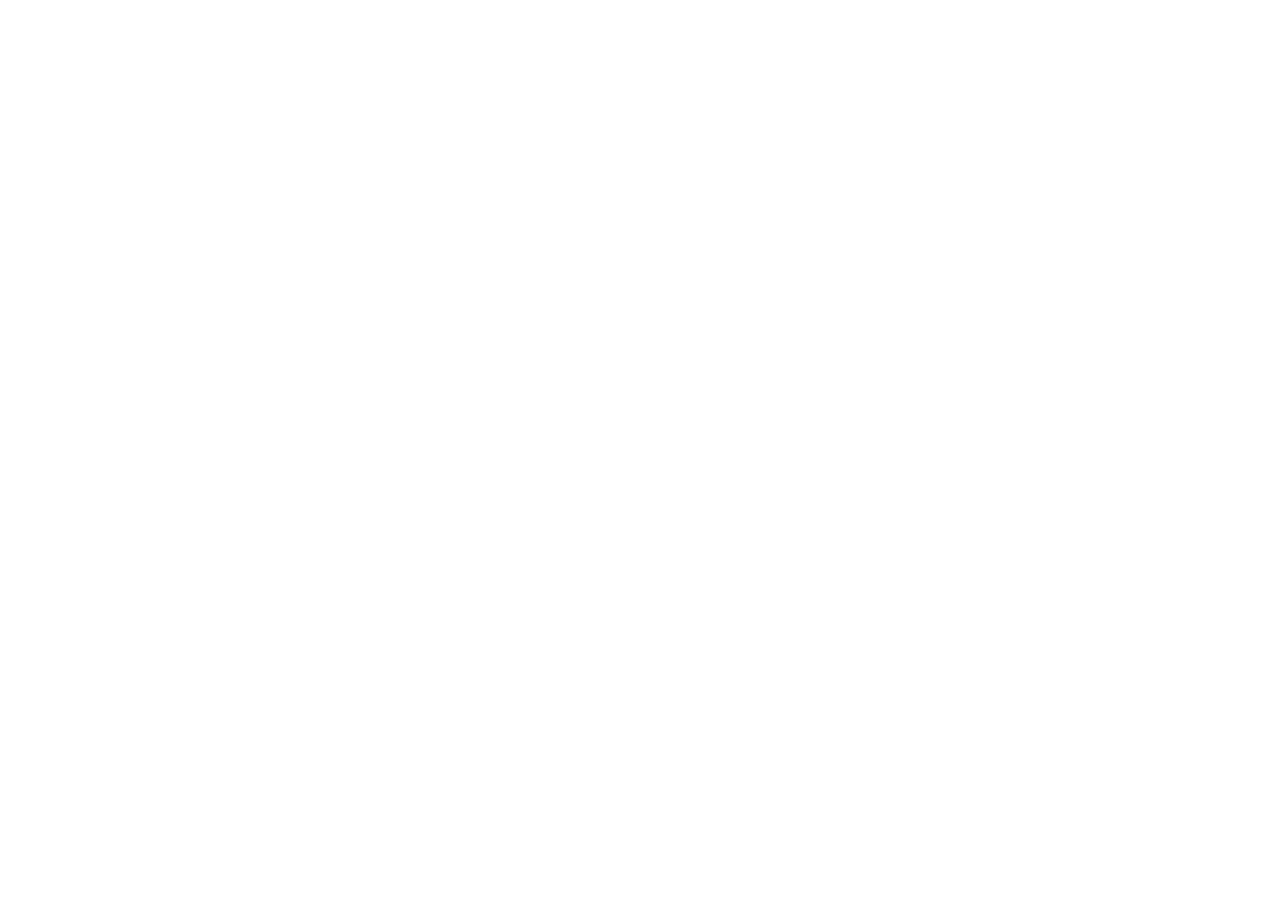
==== commit ff938abb: "feat: XTP3 LP を Youパパツールマーケット（sns-tools-market.vercel.app/xtp3/）への転送ページに GitHub Pages 版は 2026-05-17 " ====
--- a/xtp3-rich-lp/index.html
+++ b/xtp3-rich-lp/index.html
@@ -1,619 +1,14 @@
-<!doctype html>
+<!DOCTYPE html>
 <html lang="ja">
 <head>
-  <meta charset="utf-8">
-  <meta name="viewport" content="width=device-width, initial-scale=1">
-  <title>XToolsPro3 | API不要のX自動投稿ツール</title>
-  <meta name="description" content="XToolsPro3はAPI不要・買い切り型のX自動投稿ツール。ランダム投稿、複数アカウント、プロキシ、自動DM、Amazon在庫復活まで少ない手間で運用できます。">
-  <meta property="og:title" content="XToolsPro3 | API不要のX自動投稿ツール">
-  <meta property="og:description" content="無料版あり。¥2,980から始められる買い切り型のX自動投稿ツール。">
-  <meta property="og:type" content="website">
-  <meta property="og:image" content="assets/images/feature_map.png">
-  <meta name="twitter:card" content="summary_large_image">
-  <link rel="icon" href="assets/images/favicon.png" type="image/png">
-  <link rel="stylesheet" href="styles.css?v=20260509-no-float">
-  <script type="application/ld+json">
-  {
-    "@context": "https://schema.org",
-    "@type": "Product",
-    "name": "XToolsPro3",
-    "description": "API不要のX自動投稿ツール。ランダム投稿、複数アカウント、プロキシ、自動DM、Amazon在庫復活に対応。",
-    "brand": { "@type": "Brand", "name": "Youパパ" },
-    "offers": [
-      { "@type": "Offer", "name": "無料版", "price": "0", "priceCurrency": "JPY" },
-      { "@type": "Offer", "name": "買い切り + アドオン", "price": "2980", "priceCurrency": "JPY" },
-      { "@type": "Offer", "name": "フル買切り", "price": "19800", "priceCurrency": "JPY" }
-    ]
-  }
-  </script>
+<meta charset="UTF-8">
+<meta name="viewport" content="width=device-width, initial-scale=1.0">
+<meta name="robots" content="noindex">
+<title>XToolsPro3 の製品ページは移動しました</title>
+<link rel="canonical" href="https://sns-tools-market.vercel.app/xtp3/">
+<meta http-equiv="refresh" content="0; url=https://sns-tools-market.vercel.app/xtp3/">
+<script>location.replace("https://sns-tools-market.vercel.app/xtp3/" + (location.search || ""));</script>
+<style>body{font-family:"Noto Sans JP","Hiragino Sans","Yu Gothic UI",sans-serif;margin:0;min-height:100vh;display:grid;place-items:center;background:#F4EFE6;color:#2A2219;padding:16px}main{max-width:28em;text-align:center}a{color:#C2533C;font-weight:700}</style>
 </head>
-<body>
-  <a class="skip-link" href="#main">本文へ移動</a>
-
-  <header class="site-header">
-    <div class="wrap nav">
-      <a class="brand" href="#top" aria-label="XToolsPro3の先頭へ">
-        <span class="brand__mark" aria-hidden="true">X</span>
-        <span>XToolsPro3</span>
-      </a>
-      <nav class="nav__links" aria-label="主要ナビゲーション">
-        <a href="#features">機能</a>
-        <a href="#pricing">料金</a>
-        <a href="#faq">FAQ</a>
-      </nav>
-      <a class="button button--ghost button--small" href="https://note.com/youpapalife/n/n2b0ec123439d">無料版を試す</a>
-    </div>
-  </header>
-
-  <main id="main">
-    <section class="hero" id="top">
-      <div class="wrap hero__grid">
-        <div class="hero__copy reveal-item">
-          <p class="eyebrow">API不要 / 買い切り / 無料版あり</p>
-          <h1><span class="headline-line">X自動投稿を、</span><span class="headline-line">もっと自然に。</span></h1>
-          <p class="lead">
-            XToolsPro3は、IDとパスワードだけで始められるX(Twitter)自動投稿ツールです。
-            ランダム投稿、複数アカウント、プロキシ、自動DMまでまとめて管理できます。
-          </p>
-          <div class="hero__actions" aria-label="主要アクション">
-            <a class="button button--primary" href="https://page.theapps.jp/charge/join/E8hv3G40M25k43r2">
-              <span>¥2,980から始める</span>
-              <svg aria-hidden="true" viewBox="0 0 24 24"><path d="M5 12h14m-6-6 6 6-6 6"/></svg>
-            </a>
-            <a class="button button--secondary" href="https://note.com/youpapalife/n/n2b0ec123439d">
-              <span>無料版を試す</span>
-              <svg aria-hidden="true" viewBox="0 0 24 24"><path d="M7 17 17 7M9 7h8v8"/></svg>
-            </a>
-          </div>
-          <dl class="proof" aria-label="XToolsPro3の特徴">
-            <div><dt>¥0</dt><dd>無料版あり</dd></div>
-            <div><dt>買切</dt><dd>月額なし</dd></div>
-            <div><dt>100+</dt><dd>導入実績</dd></div>
-          </dl>
-        </div>
-        <figure class="hero__visual reveal-item">
-          <img src="assets/images/feature_map.png" alt="XToolsPro3の機能マップ" width="1672" height="941" loading="eager">
-        </figure>
-      </div>
-    </section>
-
-    <section class="section section--paper">
-      <div class="wrap">
-        <div class="section__head">
-          <p class="eyebrow">Problems</p>
-          <h2>手動運用の面倒を、まとめて減らす。</h2>
-        </div>
-        <div class="problem-grid">
-          <article class="mini-card reveal-item">
-            <span class="mini-card__num">01</span>
-            <h3>API料金を気にしない</h3>
-            <p>ブラウザ自動化で動くため、X APIの申請や高額なAPI課金を避けられます。</p>
-          </article>
-          <article class="mini-card reveal-item">
-            <span class="mini-card__num">02</span>
-            <h3>投稿を人間らしく散らす</h3>
-            <p>100件プールからランダムに選び、時間もずらして機械的な投稿感を抑えます。</p>
-          </article>
-          <article class="mini-card reveal-item">
-            <span class="mini-card__num">03</span>
-            <h3>複数アカウントを守る</h3>
-            <p>アカウント別プロキシで、同一IPによる連鎖凍結リスクを分散します。</p>
-          </article>
-        </div>
-      </div>
-    </section>
-
-    <section class="section" id="features">
-      <div class="wrap">
-        <div class="section__head section__head--center">
-          <p class="eyebrow">Features</p>
-          <h2>必要な機能だけ、短く見る。</h2>
-        </div>
-
-        <div class="feature-list">
-          <article class="feature reveal-item">
-            <div class="feature__copy">
-              <p class="feature__label">ランダム投稿</p>
-              <h3>同じ時間、同じ順番を避ける。</h3>
-              <p>投稿文と画像をプール化し、重複を避けながら自然な間隔で配信します。</p>
-            </div>
-            <img src="assets/images/random_flow.png" alt="定期投稿とランダム投稿の比較" width="1896" height="830" loading="lazy">
-          </article>
-          <article class="feature reveal-item">
-            <div class="feature__copy">
-              <p class="feature__label">プロキシ</p>
-              <h3>アカウントごとにIPを分ける。</h3>
-              <p>IPRoyalなどの情報を貼るだけ。複数アカウント運用の守りを作れます。</p>
-            </div>
-            <img src="assets/images/proxy_protection.png" alt="アカウント別プロキシによる連鎖凍結防止" width="1672" height="941" loading="lazy">
-          </article>
-          <article class="feature reveal-item">
-            <div class="feature__copy">
-              <p class="feature__label">コミュニティ投稿</p>
-              <h3>濃いユーザーが集まる場所へ投稿する。</h3>
-              <p>タイムラインを汚さず、狙ったコミュニティだけへ自然に配信できます。</p>
-            </div>
-            <img src="assets/images/community_branch.png" alt="コミュニティ投稿の配信先選択" width="1895" height="830" loading="lazy">
-          </article>
-          <article class="feature reveal-item">
-            <div class="feature__copy">
-              <p class="feature__label">自動DM</p>
-              <h3>受信から返信までを短くする。</h3>
-              <p>DM受信、承認、テンプレ返信をシンプルな流れで自動化できます。</p>
-            </div>
-            <img src="assets/images/auto_dm_flow.png" alt="自動DM返信の流れ" width="1894" height="830" loading="lazy">
-          </article>
-          <article class="feature reveal-item">
-            <div class="feature__copy">
-              <p class="feature__label">Amazon在庫復活</p>
-              <h3>在庫復活を検知して、すぐXへ投稿。</h3>
-              <p>Keepa連携で商品を監視し、復活したタイミングを逃さず投稿できます。</p>
-            </div>
-            <img src="assets/images/amazon_flow.png" alt="Amazon在庫復活アラートの流れ" width="1831" height="859" loading="lazy">
-          </article>
-        </div>
-      </div>
-    </section>
-
-    <section class="section section--paper" id="pricing">
-      <div class="wrap">
-        <div class="section__head section__head--center">
-          <p class="eyebrow">Pricing</p>
-          <h2>あなたに合う、買い切りプランを。</h2>
-          <p>月額・サブスクは一切ありません。一度買えば、ずっと使えます。</p>
-        </div>
-
-        <div class="plans">
-          <article class="plan reveal-item">
-            <p class="plan__name">無料版</p>
-            <p class="plan__price">¥0<span>/ 永続</span></p>
-            <ul>
-              <li>定期投稿（基本）</li>
-              <li>1アカウント限定</li>
-              <li>期間制限なし</li>
-              <li class="plan__limited">AI機能なし</li>
-              <li class="plan__limited">複数アカウント非対応</li>
-            </ul>
-            <a class="button button--secondary button--block" href="https://note.com/youpapalife/n/n2b0ec123439d">無料で始める</a>
-          </article>
-          <article class="plan plan--featured reveal-item">
-            <p class="plan__badge">人気No.1</p>
-            <p class="plan__name">買い切り + アドオン</p>
-            <p class="plan__price">¥2,980<span>〜（一括）</span></p>
-            <ul>
-              <li>全基本機能 無制限</li>
-              <li>複数アカウント対応</li>
-              <li>AIクレジット 1,000pt</li>
-              <li>アドオン1つ同梱</li>
-              <li>アドオン追加購入OK</li>
-              <li>永続ライセンス</li>
-            </ul>
-            <a class="button button--primary button--block" href="https://page.theapps.jp/charge/join/E8hv3G40M25k43r2">購入する</a>
-          </article>
-          <article class="plan reveal-item">
-            <p class="plan__name">フル買切り</p>
-            <p class="plan__price">¥19,800<span>一括</span></p>
-            <ul>
-              <li>全機能 + 全5アドオン同梱</li>
-              <li>単品計¥23,000相当</li>
-              <li>¥3,200お得</li>
-              <li>AIクレジット 1,000pt</li>
-              <li>新機能の即時利用</li>
-              <li>永続ライセンス</li>
-            </ul>
-            <a class="button button--dark button--block" href="https://page.theapps.jp/charge/join/D8hv3G40M25k48c3">フル装備で買う</a>
-          </article>
-        </div>
-      </div>
-    </section>
-
-    <section class="section">
-      <div class="wrap">
-        <div class="section__head section__head--center">
-          <p class="eyebrow">Basic</p>
-          <h2>¥2,980の基本版でできること。</h2>
-          <p>アドオンなしでも、X自動投稿の基本運用に必要な機能は使えます。</p>
-        </div>
-        <div class="basic-panel basic-panel--solo reveal-item">
-          <div class="basic-panel__main">
-            <p class="basic-panel__label">まずは基本版で十分</p>
-            <h3>投稿運用の土台は、アドオンなしでも揃います。</h3>
-            <p>基本版は「毎日投稿する」「投稿文と画像を管理する」「時刻を決めて投稿する」ための最小セットです。</p>
-            <div class="basic-grid">
-              <article class="basic-item">
-                <span>Included</span>
-                <h4>API不要の自動投稿</h4>
-                <p>XのIDとパスワードを登録し、ブラウザ操作で投稿を自動化します。</p>
-              </article>
-              <article class="basic-item">
-                <span>Included</span>
-                <h4>投稿文・画像の登録</h4>
-                <p>投稿文と画像をまとめて管理し、手作業の投稿準備を減らせます。</p>
-              </article>
-              <article class="basic-item">
-                <span>Included</span>
-                <h4>定期投稿・予約投稿</h4>
-                <p>決めた時刻に投稿し、日々の投稿忘れを防ぎます。</p>
-              </article>
-              <article class="basic-item">
-                <span>Included</span>
-                <h4>ランダム投稿</h4>
-                <p>同じ順番・同じ時間に偏らない投稿運用ができます。</p>
-              </article>
-            </div>
-          </div>
-        </div>
-      </div>
-    </section>
-
-    <section class="section section--paper" id="addons">
-      <div class="wrap">
-        <div class="section__head section__head--center">
-          <p class="eyebrow">Add-ons</p>
-          <h2>必要な機能だけ、あとから足せる。</h2>
-          <p>買い切り + アドオンセットには1つ同梱。さらに追加購入もできます。5つ全部欲しい方はフル買切り（¥19,800）が¥3,200お得です。</p>
-        </div>
-        <div class="addon-grid">
-          <article class="addon-item reveal-item">
-            <img class="addon-item__image" src="assets/images/addons/addons_ai.webp" alt="ランダム投稿+AI+スプシ取込" width="1024" height="610" loading="lazy" data-price-free="true">
-            <p class="addon-item__price">¥4,000</p>
-            <p class="addon-item__best">ランダム投稿+AI+スプシ取込</p>
-            <p>投稿ネタづくりから投稿データの取り込みまで、準備時間を短くします。</p>
-            <details class="addon-detail">
-              <summary>含まれるものを見る</summary>
-              <ul class="addon-detail__list">
-                <li>投稿案生成・文章の言い換え</li>
-                <li>複数パターンの投稿文作成</li>
-                <li>ランダム投稿用の文章プール作成</li>
-                <li>スプレッドシート取込</li>
-                <li>AIクレジット 1,000pt</li>
-              </ul>
-            </details>
-          </article>
-          <article class="addon-item reveal-item">
-            <img class="addon-item__image" src="assets/images/addons/addons_engagement.webp" alt="自動いいね+フォロー+リプライ" width="1024" height="610" loading="lazy" data-price-free="true">
-            <p class="addon-item__price">¥4,000</p>
-            <p class="addon-item__best">自動いいね+フォロー+リプライ</p>
-            <p>投稿後の反応獲得や見込みユーザーへの接触を補助します。</p>
-            <details class="addon-detail">
-              <summary>含まれるものを見る</summary>
-              <ul class="addon-detail__list">
-                <li>自動いいね・自動フォロー・自動リプライ</li>
-                <li>投稿後のアクション設定</li>
-                <li>対象条件の管理</li>
-                <li>反応獲得のための運用補助</li>
-                <li>アカウントごとの実行設定</li>
-              </ul>
-            </details>
-          </article>
-          <article class="addon-item reveal-item">
-            <img class="addon-item__image" src="assets/images/addons/addons_multi.webp" alt="プロキシ+一括登録+共通設定" width="1024" height="610" loading="lazy" data-price-free="true">
-            <p class="addon-item__price">¥5,000</p>
-            <p class="addon-item__best">プロキシ+一括登録+共通設定</p>
-            <p>複数アカウント運用の登録・設定・IP分散をまとめて扱えます。</p>
-            <details class="addon-detail">
-              <summary>含まれるものを見る</summary>
-              <ul class="addon-detail__list">
-                <li>目安100アカウントまで登録</li>
-                <li>アカウント別プロキシ</li>
-                <li>アカウント一括登録</li>
-                <li>共通設定の管理</li>
-                <li>アカウント別の投稿設定</li>
-                <li>投稿時刻のずらし設定</li>
-              </ul>
-            </details>
-          </article>
-          <article class="addon-item reveal-item">
-            <img class="addon-item__image" src="assets/images/addons/addons_community.webp" alt="コミュニティ自動投稿" width="1024" height="610" loading="lazy" data-price-free="true">
-            <p class="addon-item__price">¥4,000</p>
-            <p class="addon-item__best">コミュニティ自動投稿</p>
-            <p>濃いユーザーが集まるコミュニティへ、投稿先を分けて配信できます。</p>
-            <details class="addon-detail">
-              <summary>含まれるものを見る</summary>
-              <ul class="addon-detail__list">
-                <li>指定コミュニティへの自動投稿</li>
-                <li>コミュニティごとの投稿先管理</li>
-                <li>通常タイムラインとの使い分け</li>
-                <li>コミュニティ別の投稿文管理</li>
-                <li>投稿時刻の設定</li>
-              </ul>
-            </details>
-          </article>
-          <article class="addon-item addon-item--featured reveal-item">
-            <img class="addon-item__image" src="assets/images/addons/addons_amazon.webp" alt="Keepa連携+在庫監視+自動投稿" width="1024" height="610" loading="lazy" data-price-free="true">
-            <p class="addon-item__price">¥6,000</p>
-            <p class="addon-item__best">Keepa連携+在庫監視+自動投稿</p>
-            <p>在庫復活の検知からX投稿までをつなげ、投稿チャンスを逃しにくくします。</p>
-            <details class="addon-detail">
-              <summary>含まれるものを見る</summary>
-              <ul class="addon-detail__list">
-                <li>Keepa連携による在庫監視</li>
-                <li>在庫復活時の自動投稿</li>
-                <li>商品URL・投稿文の管理</li>
-                <li>監視対象商品の管理</li>
-                <li>通知・投稿タイミング設定</li>
-              </ul>
-            </details>
-          </article>
-        </div>
-      </div>
-    </section>
-
-    <section class="section" id="compare">
-      <div class="wrap">
-        <div class="section__head section__head--center">
-          <p class="eyebrow">Compare</p>
-          <h2>3プランを、横で並べて。</h2>
-        </div>
-        <div class="compare-visual reveal-item">
-          <div class="compare-scroll" tabindex="0" aria-label="3プラン比較表の横スクロール領域">
-            <table class="compare-table">
-              <caption>無料版、買い切り + アドオン、フル買切りの違い</caption>
-              <thead>
-                <tr>
-                  <th scope="col">比較項目</th>
-                  <th scope="col">無料版</th>
-                  <th scope="col">買い切り + アドオン</th>
-                  <th scope="col">フル買切り</th>
-                </tr>
-              </thead>
-              <tbody>
-                <tr>
-                  <th scope="row">価格</th>
-                  <td>¥0</td>
-                  <td>¥2,980〜</td>
-                  <td>¥19,800</td>
-                </tr>
-                <tr>
-                  <th scope="row">定期投稿</th>
-                  <td class="compare-table__mark">○</td>
-                  <td class="compare-table__mark">○</td>
-                  <td class="compare-table__mark">○</td>
-                </tr>
-                <tr>
-                  <th scope="row">予約投稿</th>
-                  <td>—</td>
-                  <td class="compare-table__mark">○</td>
-                  <td class="compare-table__mark">○</td>
-                </tr>
-                <tr>
-                  <th scope="row">ランダム投稿</th>
-                  <td>—</td>
-                  <td class="compare-table__mark">○</td>
-                  <td class="compare-table__mark">○</td>
-                </tr>
-                <tr>
-                  <th scope="row">複数アカウント</th>
-                  <td>1つまで</td>
-                  <td>無制限</td>
-                  <td>無制限</td>
-                </tr>
-                <tr>
-                  <th scope="row">AIクレジット</th>
-                  <td>—</td>
-                  <td>1,000pt</td>
-                  <td>1,000pt</td>
-                </tr>
-                <tr>
-                  <th scope="row">アドオン</th>
-                  <td>—</td>
-                  <td>1つ同梱 + 追加可</td>
-                  <td>全5種同梱</td>
-                </tr>
-                <tr>
-                  <th scope="row">新機能の即時利用</th>
-                  <td>—</td>
-                  <td>基本機能のみ</td>
-                  <td class="compare-table__mark">○</td>
-                </tr>
-                <tr>
-                  <th scope="row">サポート</th>
-                  <td>—</td>
-                  <td class="compare-table__mark">○</td>
-                  <td class="compare-table__mark">○</td>
-                </tr>
-              </tbody>
-            </table>
-          </div>
-        </div>
-      </div>
-    </section>
-
-    <section class="section section--paper" id="reviews">
-      <div class="wrap">
-        <div class="section__head section__head--center">
-          <p class="eyebrow">Reviews</p>
-          <h2>お客様の声。</h2>
-          <p>累計100名以上が選んだ、本物の自動化。</p>
-        </div>
-        <div class="review-grid">
-          <figure class="review-card reveal-item">
-            <div class="review-card__scroll" tabindex="0" aria-label="お客様の声 1を拡大表示">
-              <img src="assets/images/reviews/review_01.png" alt="XToolsPro3利用者の声 1" width="1200" height="630" loading="lazy">
-            </div>
-          </figure>
-          <figure class="review-card reveal-item">
-            <div class="review-card__scroll" tabindex="0" aria-label="お客様の声 2を拡大表示">
-              <img src="assets/images/reviews/review_02.png" alt="XToolsPro3利用者の声 2" width="1200" height="630" loading="lazy">
-            </div>
-          </figure>
-          <figure class="review-card reveal-item">
-            <div class="review-card__scroll" tabindex="0" aria-label="お客様の声 3を拡大表示">
-              <img src="assets/images/reviews/review_03.png" alt="XToolsPro3利用者の声 3" width="1200" height="630" loading="lazy">
-            </div>
-          </figure>
-          <figure class="review-card reveal-item">
-            <div class="review-card__scroll" tabindex="0" aria-label="お客様の声 4を拡大表示">
-              <img src="assets/images/reviews/review_04.png" alt="XToolsPro3利用者の声 4" width="1200" height="630" loading="lazy">
-            </div>
-          </figure>
-        </div>
-      </div>
-    </section>
-
-    <section class="section section--paper" id="developer">
-      <div class="wrap">
-        <div class="developer-panel reveal-item">
-          <div class="developer-copy">
-            <p class="eyebrow">Developer</p>
-            <h2>開発者について。</h2>
-            <h3>大企業品質を、個人にも。</h3>
-            <p>早稲田大学院を修了後、上場企業でAI推進を担当。AIサービス導入プロジェクトを成功に導き、<a href="https://note.com/youpapalife" target="_blank" rel="noopener">マイナビ社のウェブサイトに成功事例として掲載</a>されました。</p>
-            <p>そこで培った企業レベルの技術と品質管理を、個人の副業ツールに落とし込んで開発したのがXToolsシリーズです。3年の歳月をかけてXToolsPro2を育て、ユーザーの声を反映してXToolsPro3へ進化させています。</p>
-            <div class="developer-proof" aria-label="開発者の実績">
-              <article class="developer-proof__item">
-                <strong>上場企業</strong>
-                <span>AI推進・導入プロジェクト経験</span>
-              </article>
-              <article class="developer-proof__item">
-                <strong>3年</strong>
-                <span>XToolsシリーズを継続改善</span>
-              </article>
-              <article class="developer-proof__item">
-                <strong>100名以上</strong>
-                <span>累計導入実績</span>
-              </article>
-            </div>
-          </div>
-          <figure class="developer-visual developer-visual--portrait">
-            <img src="assets/images/developer_portrait.webp" alt="XToolsPro3開発者のプロフィール写真" width="960" height="1200" loading="lazy">
-          </figure>
-          <div class="developer-timeline" aria-label="スマホ向け開発者プロフィール">
-            <ol class="developer-timeline__list">
-              <li>
-                <span class="developer-timeline__num">01</span>
-                <div>
-                  <strong>早稲田大学大学院 修了</strong>
-                  <span>技術と事業の両面から、継続して学習。</span>
-                </div>
-              </li>
-              <li>
-                <span class="developer-timeline__num">02</span>
-                <div>
-                  <strong>上場企業でAI推進担当</strong>
-                  <span>AIサービス導入プロジェクトを推進。</span>
-                </div>
-              </li>
-              <li>
-                <span class="developer-timeline__num">03</span>
-                <div>
-                  <strong>プログラミング独学</strong>
-                  <span>日々の作業を自動化する実装を蓄積。</span>
-                </div>
-              </li>
-              <li>
-                <span class="developer-timeline__num">04</span>
-                <div>
-                  <strong>XToolsPro3開発</strong>
-                  <span>ユーザーの声を反映し、4年の歳月をかけて改善。</span>
-                </div>
-              </li>
-            </ol>
-            <div class="developer-tags" aria-label="対応領域">
-              <span>X自動化</span>
-              <span>Instagram自動化</span>
-              <span>AI推進</span>
-              <span>スクレイピング</span>
-              <span>Bot開発</span>
-            </div>
-          </div>
-        </div>
-      </div>
-    </section>
-
-    <section class="section">
-      <div class="wrap narrow">
-        <div class="section__head section__head--center">
-          <p class="eyebrow">Notes</p>
-          <h2>購入前に知っておきたいこと。</h2>
-        </div>
-        <div class="notes">
-          <p>Windows専用です。Mac / Linuxには対応していません。</p>
-          <p>プロキシを使う場合、別途プロキシサービスの契約が必要です。</p>
-          <p>24時間運用したい場合は、PCを起動したままにするかVPSをご利用ください。</p>
-        </div>
-      </div>
-    </section>
-
-    <section class="section section--paper" id="faq">
-      <div class="wrap narrow">
-        <div class="section__head section__head--center">
-          <p class="eyebrow">FAQ</p>
-          <h2>よくある質問。</h2>
-        </div>
-        <details class="faq-item">
-          <summary>APIキーは必要ですか？</summary>
-          <p><strong>不要です。</strong>XのIDとパスワードを登録して、ブラウザ操作を自動化します。</p>
-        </details>
-        <details class="faq-item">
-          <summary>Macでも使えますか？</summary>
-          <p><strong>Windows専用</strong>です。<span class="faq-emphasis">Mac / Linuxには対応していません。</span> Windows 10以降のPCをご用意ください。</p>
-        </details>
-        <details class="faq-item">
-          <summary>何アカウントまで使えますか？</summary>
-          <p>特段の制限はありません。登録自体は<strong>目安100アカウント</strong>まで可能ですが、1アカウントごとにChromeが1つ立ち上がるため、PC性能によっては処理落ちする場合があります。同時刻の投稿は<span class="faq-emphasis">10アカウント程度</span>を目安にしてください。設定でアカウントごとの投稿時刻をずらすことも可能です。</p>
-        </details>
-        <details class="faq-item">
-          <summary>必要なPCスペックは？</summary>
-          <p><strong>Windows 10以降</strong>、<strong>メモリ4GB以上（推奨8GB）</strong>、空き容量1GB、インターネット接続が目安です。一般的なノートPCでも動作します。</p>
-        </details>
-        <details class="faq-item">
-          <summary>プロキシには別途費用がかかりますか？</summary>
-          <p>プロキシを使う場合は、IPRoyalなどの<strong>外部サービス契約が別途必要</strong>です。目安は1アカウントあたり<span class="faq-emphasis">月額500〜800円</span>ほどで、アカウントを守るための保険料として考えてください。</p>
-        </details>
-        <details class="faq-item">
-          <summary>無料版から有料版へ移行できますか？</summary>
-          <p>できます。無料版のデータ・設定はそのまま引き継げるため、<strong>再インストールなし</strong>で有料版へ移行できます。</p>
-        </details>
-        <details class="faq-item">
-          <summary>アドオンは後から追加できますか？</summary>
-          <p>追加できます。必要になったタイミングで好きなパックを足せます。最初から全部使う場合は、フル買い切り版（¥19,800）が単品合計より<span class="faq-emphasis">¥3,200お得</span>です。</p>
-        </details>
-        <p class="faq-more">他にご質問があれば、<a href="https://forms.gle/sDG46hdxTo9E4p4CA" target="_blank" rel="noopener">お問い合わせフォーム</a>からご相談ください。</p>
-      </div>
-    </section>
-
-    <section class="final-cta">
-      <div class="wrap final-cta__inner">
-        <h2>X運用の手作業を、今日減らす。</h2>
-        <p>長いnoteLPを読まなくても、まず無料版で操作感を確認できます。</p>
-        <div class="hero__actions" aria-label="最終アクション">
-          <a class="button button--primary" href="https://page.theapps.jp/charge/join/E8hv3G40M25k43r2">¥2,980から始める</a>
-          <a class="button button--secondary" href="https://note.com/youpapalife/n/n2b0ec123439d">無料版を見る</a>
-        </div>
-      </div>
-    </section>
-  </main>
-
-  <footer class="site-footer">
-    <div class="wrap footer__grid footer__grid--links">
-      <nav aria-label="フッターリンク">
-        <a href="https://forms.gle/sDG46hdxTo9E4p4CA" target="_blank" rel="noopener">お問い合わせ</a>
-        <a href="https://xtools-docs-auth.web.app/" target="_blank" rel="noopener">購入後の手順書</a>
-      </nav>
-    </div>
-  </footer>
-
-  <script src="script.js" defer></script>
-  <!-- Version History
-       ver1.0 - 2026-05-06 - Rebuilt the public page as a concise XToolsPro3 rich landing page for GitHub Pages.
-       ver1.1 - 2026-05-06 - Moved feature copy above images and switched visuals to GPT Images 2 PNG diagrams.
-       ver1.2 - 2026-05-06 - Expanded all feature visuals to full-width blocks and simplified auto DM and Amazon diagrams.
-       ver1.3 - 2026-05-06 - Fixed hero headline line break and clarified account limit FAQ copy.
-       ver1.4 - 2026-05-06 - Added concise reference-inspired reasons, basic plan, add-ons, comparison, and trust sections.
-       ver1.5 - 2026-05-06 - Enriched added sections with stronger cards, add-on CTAs, highlighted comparison, and trust panel.
-       ver1.6 - 2026-05-06 - Expanded FAQ from the reference LP with environment, proxy cost, migration, and add-on answers.
-       ver1.7 - 2026-05-06 - Replaced trust section with developer intro, toggle add-on details, and image-based plan comparison.
-       ver1.8 - 2026-05-06 - Replaced the plan-card comparison image with a table-style comparison image.
-       ver1.9 - 2026-05-06 - Added mobile timeline fallback for the developer profile image.
-       ver2.0 - 2026-05-08 - Reflected reference pricing, add-ons, comparison, reviews, developer portrait, FAQ emphasis, and fixed quick navigation.
-       ver2.1 - 2026-05-08 - Added a local PNG favicon to avoid favicon 404s on the published page.
-       ver2.2 - 2026-05-08 - Switched add-ons to a desktop 3-column grid with regenerated price-free images, restored comparison as an HTML table, and enlarged reviews.
-       ver2.3 - 2026-05-08 - Restored previous add-on art as price-area crops and enlarged comparison table text and marks.
-       ver2.4 - 2026-05-09 - Removed duplicated add-on card titles and hid the public footer/version history from the page.
-       ver2.5 - 2026-05-09 - Restored footer support links, updated the header trial CTA, and matched Amazon add-on card border styling.
-       ver2.6 - 2026-05-09 - Added a stylesheet cache-busting version for the footer and add-on border release.
-       ver2.7 - 2026-05-09 - Removed the minimal landing page link from the main header navigation.
-       ver2.8 - 2026-05-09 - Removed the floating quick navigation from the lower-right corner. -->
-</body>
+<body><main><p>XToolsPro3 の製品ページは移動しました。自動で切り替わらない場合は <a href="https://sns-tools-market.vercel.app/xtp3/">こちら</a> からどうぞ。</p></main></body>
 </html>
